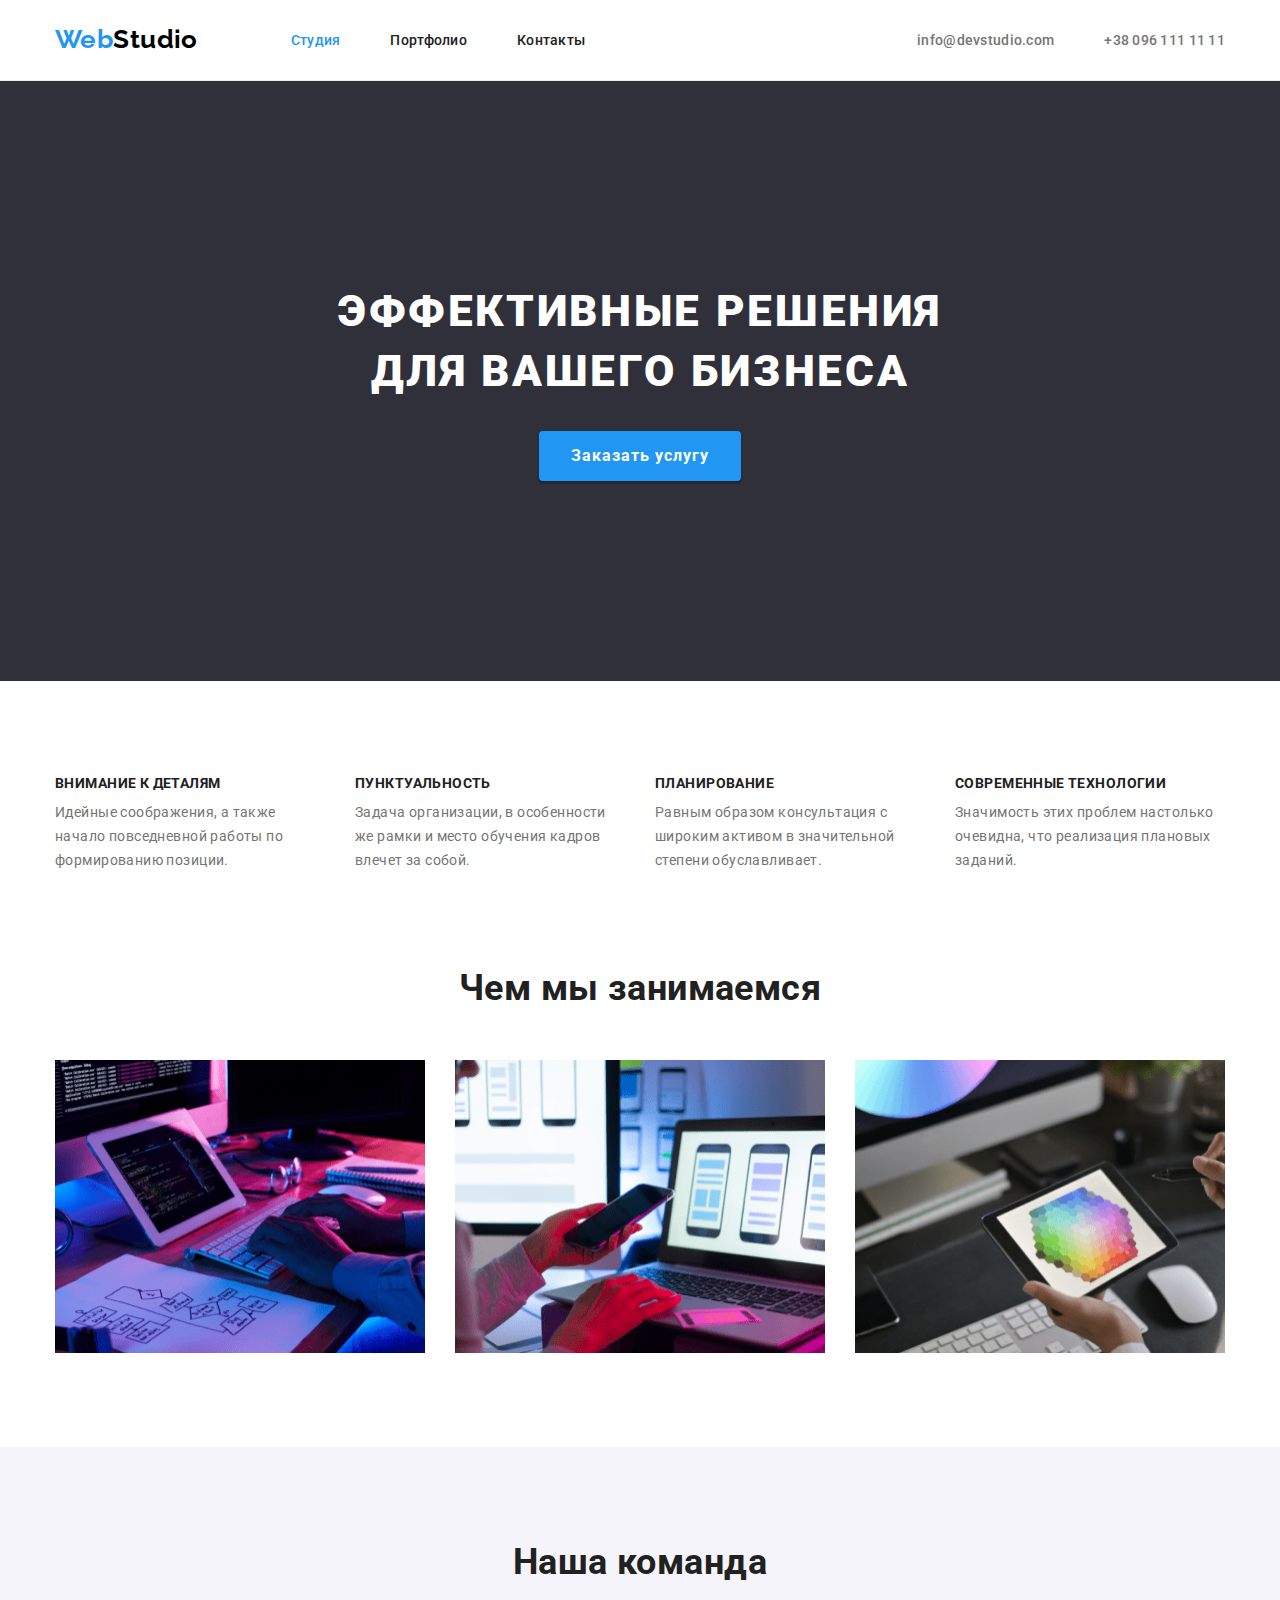
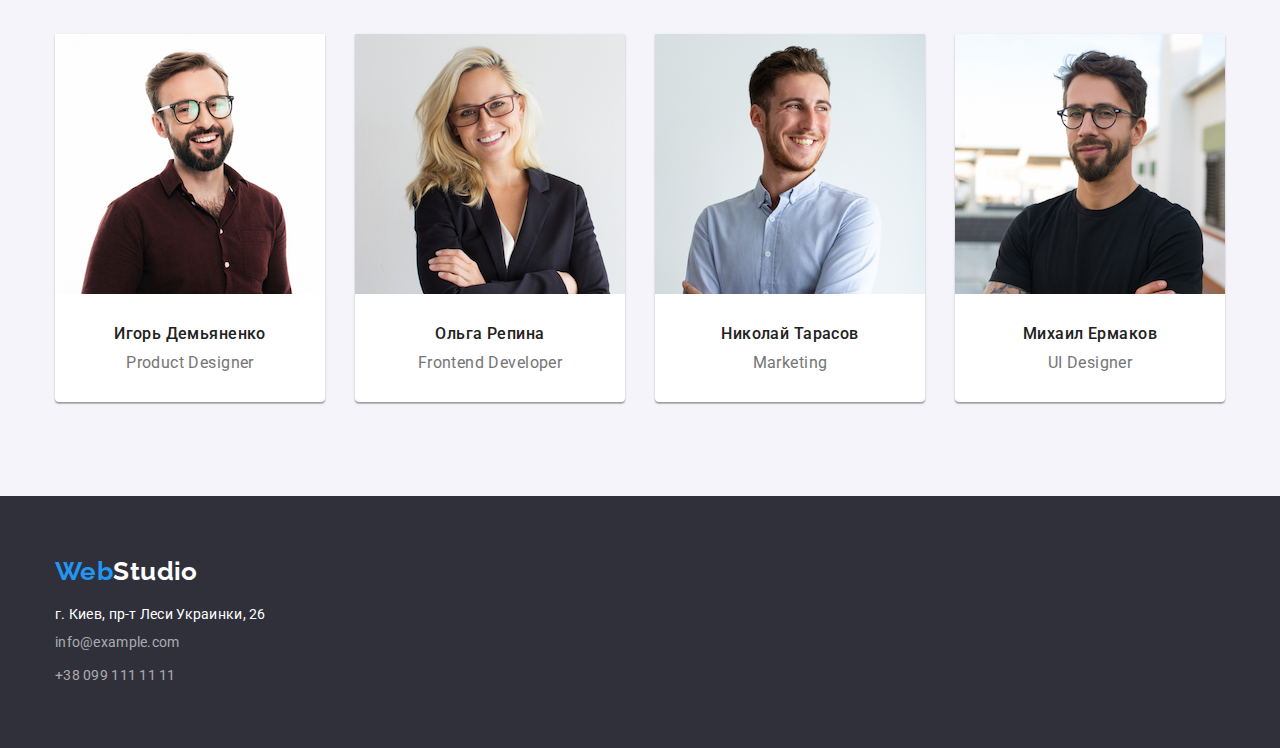
==== index.html @ 4be6ad68 "Исходные данные" ====
<!DOCTYPE html>
<html lang="ru">
  <head>
    <meta charset="UTF-8" />
    <meta http-equiv="X-UA-Compatible" content="IE=edge" />
    <meta name="viewport" content="width=device-width, initial-scale=1.0" />
    <link rel="preconnect" href="https://fonts.gstatic.com" />
    <link
      href="https://fonts.googleapis.com/css2?family=Raleway:wght@700&family=Roboto:wght@400;500;700;900&display=swap"
      rel="stylesheet"
    />
    <link
      rel="stylesheet"
      href="https://cdnjs.cloudflare.com/ajax/libs/modern-normalize/1.0.0/modern-normalize.min.css"
    />
    <link rel="stylesheet" href="./css/styles.css" />
    <title>WebStudio</title>
  </head>
  <body>
    <header class="header-page">
      <div class="header-box container">
        <!-- Навигация по сайту -->
        <nav>
          <div class="nav-box">
            <a href="./" class="logo-link"><span>Web</span>Studio</a>
            <ul class="nav-list list">
              <li class="item">
                <a class="link active" href="./">Студия</a>
              </li>
              <li class="item">
                <a class="link" href="./portfolio.html">Портфолио</a>
              </li>
              <li class="item">
                <a class="link" href="#contact">Контакты</a>
              </li>
            </ul>
          </div>
        </nav>
        <!-- список контактов -->
        <ul class="contact-list list">
          <li class="item">
            <a class="link" href="mailto:info@devstudio.com"
              >info@devstudio.com</a
            >
          </li>
          <li class="item">
            <a class="link tel-link" href="tel:+380961111111"
              >+38 096 111 11 11</a
            >
          </li>
        </ul>
      </div>
    </header>
    <main>
      <!-- Секция Hero -->
      <section class="hero-box">
        <div class="container">
          <h1 class="title">Эффективные решения<br />для вашего бизнеса</h1>
          <button class="btn hero-btn active" type="button">
            Заказать услугу
          </button>
        </div>
      </section>

      <!-- Особенности компании -->
      <section class="features-box">
        <div class="container">
          <h2 class="title hidden-title">Особенности</h2>
          <ul class="list features-list">
            <li class="item">
              <div class="features-content">
                <h3 class="title">Внимание к деталям</h3>
                <p class="text">
                  Идейные соображения, а также начало повседневной работы по
                  формированию позиции.
                </p>
              </div>
            </li>

            <li class="item">
              <div class="features-content">
                <h3 class="title">Пунктуальность</h3>
                <p class="text">
                  Задача организации, в особенности же рамки и место обучения
                  кадров влечет за собой.
                </p>
              </div>
            </li>

            <li class="item">
              <div class="features-content">
                <h3 class="title">Планирование</h3>
                <p class="text">
                  Равным образом консультация с широким активом в значительной
                  степени обуславливает.
                </p>
              </div>
            </li>

            <li class="item">
              <div class="features-content">
                <h3 class="title">Современные технологии</h3>
                <p class="text">
                  Значимость этих проблем настолько очевидна, что реализация
                  плановых заданий.
                </p>
              </div>
            </li>
          </ul>
        </div>
      </section>

      <!-- Чем мы занимаемся -->
      <section class="doing-box">
        <div class="container">
          <h2 class="title">Чем мы занимаемся</h2>

          <!-- Список изображений -->
          <ul class="list doing-list">
            <li class="item">
              <div class="card-thumb">
                <img
                  src="./images/box1.png"
                  alt="дисплей планшета с набранным кодом, рядом на столе лист со схематическим изображением алгоритма и клавиатура, на которой печатает человек (видны только запястья)."
                  width="370"
                />
              </div>
            </li>

            <li class="item">
              <div class="card-thumb">
                <img
                  src="./images/box2.png"
                  alt="включенный ноутбук и руки женщины со сматрфоном над его клавиатурой. На экране ноутбука изображено 3 смартфона с изображениями разных дизайнов сайтов на их экранах."
                  width="370"
                />
              </div>
            </li>

            <li class="item">
              <div class="card-thumb">
                <img
                  src="./images/box3.png"
                  alt="планшет в руках женщины, на котором видна шестигранная палитра дизайнера для выброа цветов."
                  width="370"
                />
              </div>
            </li>
          </ul>
        </div>
      </section>

      <!-- Список карточек сотрудников с фото, ФИО, должностью -->
      <section class="team-box">
        <div class="container">
          <h2 class="title">Наша команда</h2>

          <ul class="list team-list">
            <!-- 1 Карточка -->
            <li class="team-card">
              <div class="card-thumb">
                <img
                  src="./images/img1.jpg"
                  alt="мужчина, шатен, с бородой в коричневой рубашке, смеется, в очках."
                />
              </div>

              <div class="team-card-content">
                <h3 class="title">Игорь Демьяненко</h3>
                <p class="text">Product Designer</p>
              </div>
            </li>

            <!-- 2 Карточка -->
            <li class="team-card">
              <div class="card-thumb">
                <img
                  src="./images/img2.jpg"
                  alt="женщина, блондинка, в деловом костюме, руки скрестила на груди, улыбается, в очках."
                />
              </div>

              <div class="team-card-content">
                <h3 class="title">Ольга Репина</h3>
                <p class="text">Frontend Developer</p>
              </div>
            </li>

            <!-- 3 Карточка -->
            <li class="team-card">
              <div class="card-thumb">
                <img
                  src="./images/img3.jpg"
                  alt="мужчина, темно-русый, в светлой рубашке, руки скрестил на гругди, с легкой бородкой, улыбается"
                />
              </div>

              <div class="team-card-content">
                <h3 class="title">Николай Тарасов</h3>
                <p class="text">Marketing</p>
              </div>
            </li>

            <!-- 4 Карточка -->
            <li class="team-card">
              <div class="card-thumb">
                <img
                  src="./images/img4.jpg"
                  alt="мужчина, брюнет, с бородой, в черной футболке, в очках, руки скрестил на груди, слегка улыбается."
                />
              </div>

              <div class="team-card-content">
                <h3 class="title">Михаил Ермаков</h3>
                <p class="text">UI Designer</p>
              </div>
            </li>
          </ul>
        </div>
      </section>
    </main>
    <footer class="footer-page" id="contact">
      <div class="footer-box container">
        <a href="./" class="logo-link"><span>Web</span>Studio</a>
        <!-- список контактов (подвал) -->
        <address>
          <!-- Ссылка на гуглкарту -->
          <ul class="list address-list">
            <li class="item">
              <a
                class="address-link link"
                href="https://goo.gl/maps/zS1xnshHH64RWqHC6"
                target="_blank"
                >г. Киев, пр-т Леси Украинки, 26</a
              >
            </li>

            <li class="item">
              <a class="link footer-link" href="mailto:">info@example.com</a>
            </li>

            <li class="item">
              <a class="link footer-link" href="tel:+380991111111"
                >+38 099 111 11 11</a
              >
            </li>
          </ul>
        </address>
      </div>
    </footer>
  </body>
</html>
---- css/styles.css ----
/*  палитра цветов и переменные */
:root {
  --font-family-site: "Roboto", sans-serif;
  --font-weight-regular: 400;
  --font-weight-medium: 500;
  --font-weight-bold: 700;
  --font-weight-black: 900;

  --text-color: #212121;
  --text-color-transparent: rgba(255, 255, 255, 0.6);
  --text-light-color: #ffffff;
  --text-muted-color: #757575;

  --accent-color: #2196f3;

  --background-prime-color: #ffffff;
  --background-secondary-color: #2f303a;
  --backgrount-third-color: #f5f4fa;

  --project-card-border: 1px solid #eee;

  /* интервал между элементами в сетках */
  --gap: 30px;
  --features-card-gap: var(--gap);
  --doing-card-gap: var(--gap);
  --team-card-gap: var(--gap);
  --project-card-gap: var(--gap);

  --card-team-shawow: 0px 1px 3px rgba(0, 0, 0, 0.12),
    0px 1px 1px rgba(0, 0, 0, 0.14), 0px 2px 1px rgba(0, 0, 0, 0.2);
}

/* Исходные параметры для всего контента */
body {
  font-family: var(--font-family-site);
  font-size: 14px;
  line-height: 1.143;
  letter-spacing: 0.03em;
  font-weight: var(--font-weight-regular);
  color: var(--text-color);
}

/* ссылки на страничках */
.link {
  text-decoration: none;
  letter-spacing: 0.02em;
}

/* кнопки на страничках */
.btn {
  font-family: var(--font-family-site);
  border: 0;
  color: var(--text-color);
  background-color: var(--backgrount-third-color);
  border-radius: 4px;
  letter-spacing: 0.03em;
}

/*кнопка - активная, при наведении курсора, фокусе */
.btn.active,
.btn:hover,
.btn:focus {
  cursor: pointer;
  outline: none;
  color: var(--text-light-color);
  background-color: var(--accent-color);
  box-shadow: 0px 3px 1px rgba(0, 0, 0, 0.1), 0px 1px 2px rgba(0, 0, 0, 0.08),
    0px 2px 2px rgba(0, 0, 0, 0.12);
}

/* заголовки */
.title {
  margin-top: 0;
  margin-bottom: 0;
}

/* скрытые заголовки сайта */
/* ! временный костыль */
.hidden-title {
  display: none;
}

/* общий стиль для параграфов */
.text {
  margin-top: 0;
  margin-bottom: 0;
}

/* общий стиль списков в шапке и секциях сайта */
.list {
  margin-top: 0;
  margin-bottom: 0;
  padding-left: 0;
  list-style-type: none;
}

/* логотип */
.logo-link {
  --logo-dark-color: #000000;
  --logo-light-color: #ffffff;
  --logo-accent-color: var(--accent-color);
  padding-top: 24px;
  padding-bottom: 25px;
  font-family: "Raleway", sans-serif;
  font-weight: var(--font-weight-bold);
  font-size: 26px;
  text-decoration: none;
  line-height: 1.174;
  color: var(--logo-dark-color);
}

/* стилизация первого слова в логотипе */
.logo-link > span {
  color: var(--logo-accent-color);
}

/* общий контейнер для всех разделов и секций */
.container {
  width: 1200px;
  margin: 0 auto;
  padding: 0 15px;
}

/* header */
.header-page {
  border-bottom: 1px solid #ececec;
}

/* контейнер для содержимого шапки */
.header-box {
  display: flex;
}

/* навигация - контейнер*/
.nav-box {
  display: flex;
}

/* список навигационных ссылок */
.nav-list {
  margin-left: 93px;
  display: flex;
}

/* ссылки навигации по сайту */
.nav-list .link,
.contact-list .link {
  margin-left: auto;
  padding: 32px 0;
  display: flex;
  font-weight: var(--font-weight-medium);
  color: var(--text-color);
}

/* список ссылок с контактами */
.contact-list {
  margin-left: auto;
  display: flex;
}

/* ссылки контактов в шапке */
.contact-list .link {
  color: var(--text-muted-color);
}

/* расстояние между ссылками в шапке */
.nav-list .item:not(:first-child),
.contact-list .item:not(:first-child) {
  margin-left: 50px;
}

/* убрал нижний зазор во всех сприсках с картинками */
.card-thumb > img {
  max-width: 100%;
  height: auto;
  display: block;
  /* 
  будет сдвигать картинку в ценрт, если 
  она окажется меньше ширины карточки 
  */
  margin: auto;
}

/* footer */
.footer-page {
  padding-top: 60px;
  padding-bottom: 60px;
  background-color: var(--background-secondary-color);
}

/* стилизация логотипа в подвале */
.footer-box .logo-link {
  padding-top: 0;
  padding-bottom: 0;
  color: var(--logo-light-color);
}

/* адресный список ссылок*/
.address-list {
  margin-top: 20px;
  font-style: normal;
}

/* отступы между элементами списка ссылок*/
.address-list .item:not(:first-child) {
  margin-top: 9px;
}

/* оформление ссылок в футере */
.footer-link {
  line-height: 1.714;
  color: var(--text-color-transparent);
}

/* цвет строки-ссылки с почтовым адресом */
.address-link {
  color: var(--text-light-color);
}

/* 
акцент при 
наведении/фокусе на ссылке 
а также 
активная ссылка странички 
*/
.link:hover,
.link:focus,
.link.active {
  color: var(--accent-color);
}

/* index.html */
/* герой */
.hero-box {
  padding: 200px 0;
  background-color: var(--background-secondary-color);
}

/* заголовок секции hero */
.hero-box .title {
  margin-bottom: 30px;
  font-weight: var(--font-weight-black);
  font-size: 44px;
  line-height: 1.364;
  letter-spacing: 0.06em;
  text-align: center;
  text-transform: uppercase;
  color: var(--text-light-color);
}

/* кнопка перехода к заказу в секции hero */
.hero-btn {
  margin: 0 auto;
  padding: 10px 32px;
  display: block;
  font-weight: var(--font-weight-bold);
  font-size: 16px;
  line-height: 1.875;
  letter-spacing: 0.06em;
}

/* секция особенности */
.features-box {
  padding: 94px 0;
}

/* список особенностей */
.features-list {
  display: flex;
  flex-wrap: wrap;
  margin-left: calc(-1 * var(--features-card-gap));
}

.features-list > .item {
  display: flex;
  margin-left: var(--features-card-gap);
  flex-basis: calc(100% / 4 - var(--features-card-gap));
}

/* заголовки в списках особенностей */
.features-list .title {
  margin-bottom: 10px;
  text-transform: uppercase;
  font-size: 14px;
  line-height: 1.172;
  font-weight: var(--font-weight-bold);
}

/* параграфы в списках особенностей */
.features-list .text {
  margin-bottom: 0;
  line-height: 1.714;
  color: var(--text-muted-color);
}

/* Секция Чем мы занимаемся */
.doing-box {
  padding: 0 0 94px;
}

/* заголовок секции */
.doing-box .title {
  margin-bottom: 50px;
  text-align: center;
  font-weight: var(--font-weight-bold);
  font-size: 36px;
  line-height: 1.17;
}

/* фото примеров */
.doing-list {
  display: flex;
  flex-wrap: wrap;
  margin-left: calc(-1 * var(--doing-card-gap));
}

.doing-list > .item {
  flex-basis: calc(100% / 3 - var(--doing-card-gap));
  margin-left: var(--doing-card-gap);
}

/* Секция наша команда */
.team-box {
  padding: 94px 0;
  background-color: var(--backgrount-third-color);
}

/* заголовок секции наша команда */
.team-box .title {
  margin-bottom: 50px;
  text-align: center;
  font-weight: var(--font-weight-bold);
  font-size: 36px;
  line-height: 1.172;
}

/* список карточек сотрудников */
.team-list {
  display: flex;
  flex-wrap: wrap;
  margin-left: calc(-1 * var(--team-card-gap));
}

/* карточка сотрудника команды */
.team-card {
  margin-left: var(--team-card-gap);
  flex-basis: calc(100% / 4 - var(--team-card-gap));
  background-color: var(--background-prime-color);
  box-shadow: var(--card-team-shawow);
  border-bottom-left-radius: 4px;
  border-bottom-right-radius: 4px;
}

/* описание сотрудника команды*/
.team-card-content {
  padding: 30px;
}

/* фамилия, имя сотрудника */
.team-card .title {
  margin-bottom: 10px;
  text-align: center;
  font-weight: var(--font-weight-medium);
  font-size: 16px;
  line-height: 1.188;
}

/* должность стотрудинка */
.team-card .text {
  text-align: center;
  font-size: 16px;
  line-height: 1.188;
  color: var(--text-muted-color);
}

/* portfolio.html */
.portfolio-box {
  padding: 94px 0;
}

/* список кнопок-фильтров */
.filters-list {
  margin-bottom: 50px;
  display: flex;
  justify-content: center;
}

/* кнопка фильтра */
.filters-btn {
  padding: 6px 22px;
  font-size: 16px;
  font-weight: var(--font-weight-medium);
  line-height: 1.625;
}

/* интервалы между кнопками фильтра */
.btn-item:not(:first-child) {
  margin-left: 8px;
}

/* список проектов*/
.project-list {
  margin-top: calc(-1 * var(--project-card-gap));
  margin-left: calc(-1 * var(--project-card-gap));
  display: flex;
  flex-wrap: wrap;
  background-color: var(--background-prime-color);
}

/* отступы между карточками - сетка */
.project-card {
  margin-top: var(--project-card-gap);
  margin-left: var(--project-card-gap);
  flex-basis: calc(100% / 3 - var(--project-card-gap));
}

/* блок с описание проекта */
.project-card-content {
  padding: 20px 24px;
  border-left: var(--project-card-border);
  border-right: var(--project-card-border);
  border-bottom: var(--project-card-border);
}

/* заголовок проекта */
.project-card .title {
  margin-bottom: 4px;
  font-weight: var(--font-weight-bold);
  font-size: 18px;
  line-height: 2;
  letter-spacing: 0.06em;
}

/* описание проекта */
.project-card .text {
  font-size: 16px;
  line-height: 1.875;
  color: var(--text-muted-color);
}
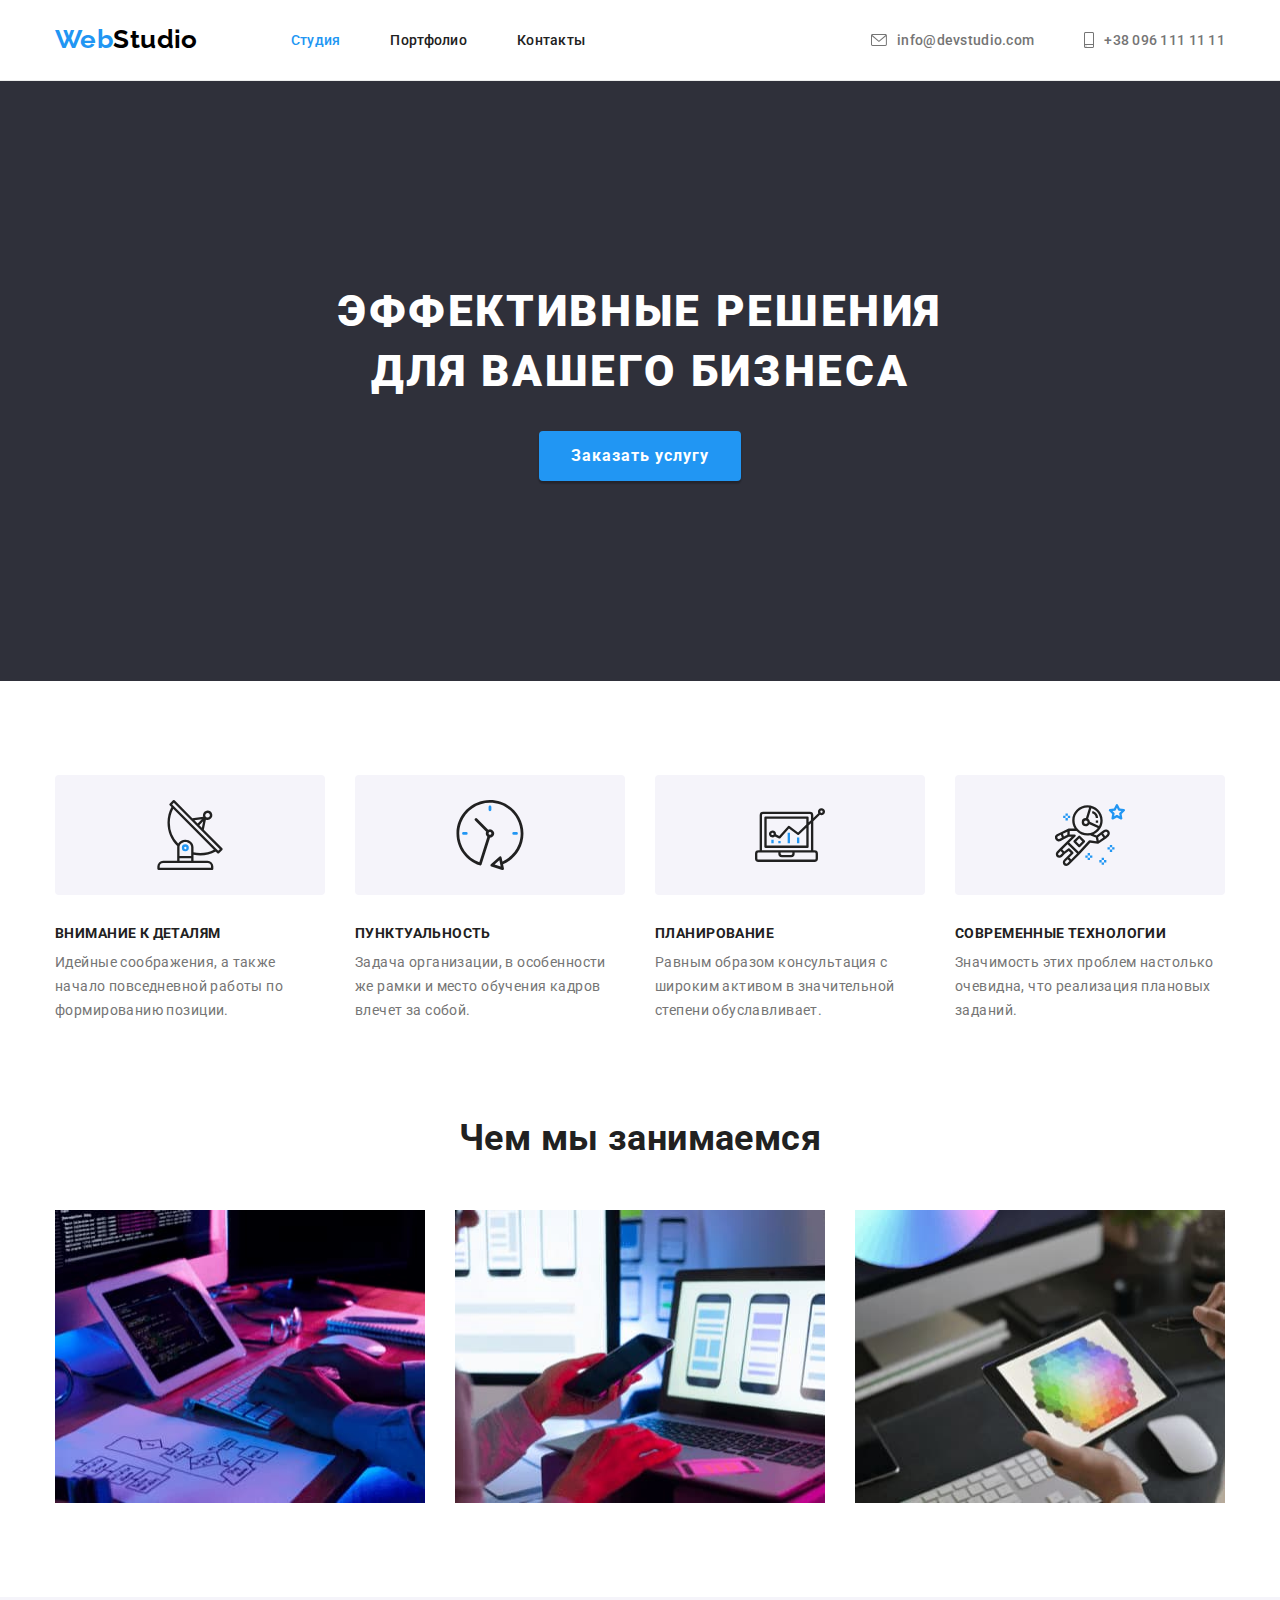
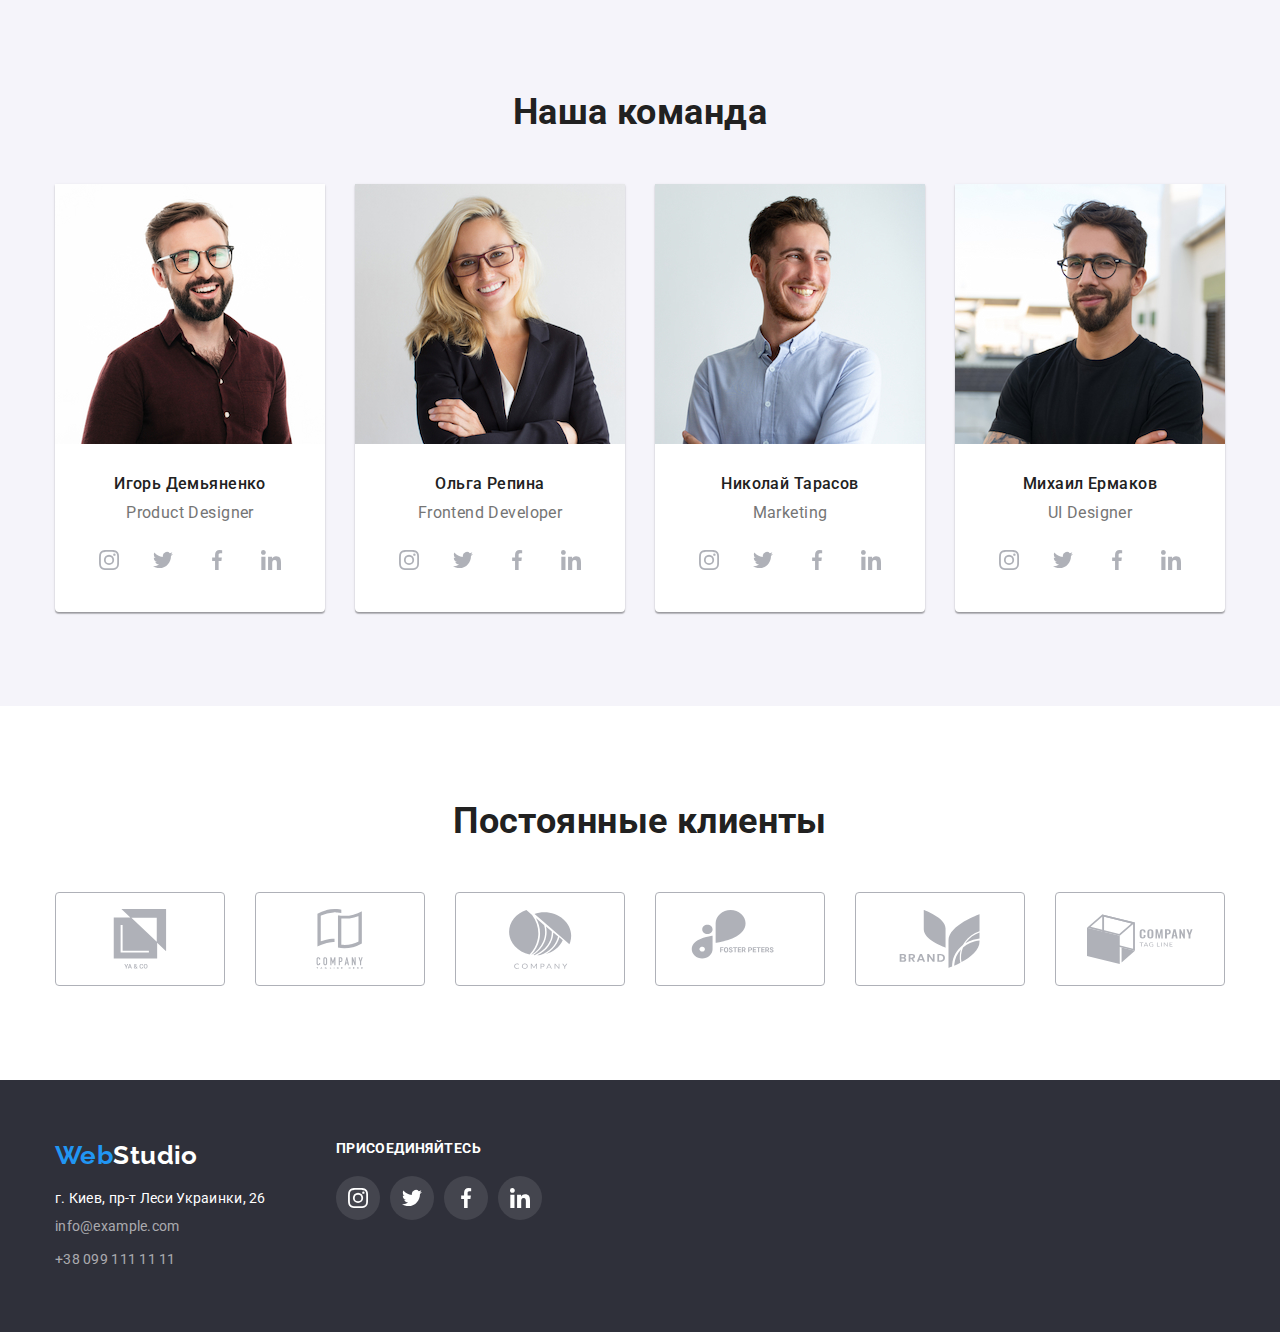
==== commit d2a64f3e: "разметка по ТЗ" ====
--- a/index.html
+++ b/index.html
@@ -25,7 +25,7 @@
             <a href="./" class="logo-link"><span>Web</span>Studio</a>
             <ul class="nav-list list">
               <li class="item">
-                <a class="link active" href="./">Студия</a>
+                <a class="link active" href="./"> Студия</a>
               </li>
               <li class="item">
                 <a class="link" href="./portfolio.html">Портфолио</a>
@@ -38,14 +38,19 @@
         </nav>
         <!-- список контактов -->
         <ul class="contact-list list">
-          <li class="item">
-            <a class="link" href="mailto:info@devstudio.com"
+          <li class="item contact-item">
+            <a class="link envelope-link" href="mailto:info@devstudio.com"
+              ><svg class="icon" width="16" height="12">
+                <use href="./images/sprite.svg#icon-envelope"></use></svg
               >info@devstudio.com</a
             >
           </li>
-          <li class="item">
+          <li class="item contact-item">
             <a class="link tel-link" href="tel:+380961111111"
-              >+38 096 111 11 11</a
+              ><svg class="icon" width="10" height="16">
+                <use href="./images/sprite.svg#icon-smartphone" />
+              </svg>
+              +38 096 111 11 11</a
             >
           </li>
         </ul>
@@ -53,9 +58,9 @@
     </header>
     <main>
       <!-- Секция Hero -->
-      <section class="hero-box">
+      <section class="section hero-box">
         <div class="container">
-          <h1 class="title">Эффективные решения<br />для вашего бизнеса</h1>
+          <h1 class="title">Эффективные решения для вашего бизнеса</h1>
           <button class="btn hero-btn active" type="button">
             Заказать услугу
           </button>
@@ -63,12 +68,17 @@
       </section>
 
       <!-- Особенности компании -->
-      <section class="features-box">
+      <section class="section features-box">
         <div class="container">
           <h2 class="title hidden-title">Особенности</h2>
           <ul class="list features-list">
             <li class="item">
               <div class="features-content">
+                <div class="features-icon-box">
+                  <svg class="icon-features" width="70" height="70">
+                    <use href="./images/sprite.svg#icon-antenna" />
+                  </svg>
+                </div>
                 <h3 class="title">Внимание к деталям</h3>
                 <p class="text">
                   Идейные соображения, а также начало повседневной работы по
@@ -79,6 +89,11 @@
 
             <li class="item">
               <div class="features-content">
+                <div class="features-icon-box">
+                  <svg class="icon-features" width="70" height="70">
+                    <use href="./images/sprite.svg#icon-clock" />
+                  </svg>
+                </div>
                 <h3 class="title">Пунктуальность</h3>
                 <p class="text">
                   Задача организации, в особенности же рамки и место обучения
@@ -89,6 +104,11 @@
 
             <li class="item">
               <div class="features-content">
+                <div class="features-icon-box">
+                  <svg class="icon-features" width="70" height="70">
+                    <use href="./images/sprite.svg#icon-diagram" />
+                  </svg>
+                </div>
                 <h3 class="title">Планирование</h3>
                 <p class="text">
                   Равным образом консультация с широким активом в значительной
@@ -99,6 +119,11 @@
 
             <li class="item">
               <div class="features-content">
+                <div class="features-icon-box">
+                  <svg class="icon-features" width="70" height="70">
+                    <use href="./images/sprite.svg#icon-astronaut" />
+                  </svg>
+                </div>
                 <h3 class="title">Современные технологии</h3>
                 <p class="text">
                   Значимость этих проблем настолько очевидна, что реализация
@@ -111,16 +136,16 @@
       </section>
 
       <!-- Чем мы занимаемся -->
-      <section class="doing-box">
+      <section class="section doing-box">
         <div class="container">
-          <h2 class="title">Чем мы занимаемся</h2>
+          <h2 class="title title-section">Чем мы занимаемся</h2>
 
           <!-- Список изображений -->
           <ul class="list doing-list">
             <li class="item">
               <div class="card-thumb">
                 <img
-                  src="./images/box1.png"
+                  src="./images/box1.jpg"
                   alt="дисплей планшета с набранным кодом, рядом на столе лист со схематическим изображением алгоритма и клавиатура, на которой печатает человек (видны только запястья)."
                   width="370"
                 />
@@ -130,7 +155,7 @@
             <li class="item">
               <div class="card-thumb">
                 <img
-                  src="./images/box2.png"
+                  src="./images/box2.jpg"
                   alt="включенный ноутбук и руки женщины со сматрфоном над его клавиатурой. На экране ноутбука изображено 3 смартфона с изображениями разных дизайнов сайтов на их экранах."
                   width="370"
                 />
@@ -140,7 +165,7 @@
             <li class="item">
               <div class="card-thumb">
                 <img
-                  src="./images/box3.png"
+                  src="./images/box3.jpg"
                   alt="планшет в руках женщины, на котором видна шестигранная палитра дизайнера для выброа цветов."
                   width="370"
                 />
@@ -151,9 +176,9 @@
       </section>
 
       <!-- Список карточек сотрудников с фото, ФИО, должностью -->
-      <section class="team-box">
+      <section class="section team-box">
         <div class="container">
-          <h2 class="title">Наша команда</h2>
+          <h2 class="title title-section">Наша команда</h2>
 
           <ul class="list team-list">
             <!-- 1 Карточка -->
@@ -168,6 +193,35 @@
               <div class="team-card-content">
                 <h3 class="title">Игорь Демьяненко</h3>
                 <p class="text">Product Designer</p>
+                <ul class="list team-social-list">
+                  <li>
+                    <a class="link social-link team-social-link" href="#"
+                      ><svg class="social-icon-team" width="20" height="20">
+                        <use href="./images/sprite.svg#icon-instagram" /></svg
+                    ></a>
+                  </li>
+
+                  <li>
+                    <a class="link social-link team-social-link" href="#"
+                      ><svg class="social-icon-team" width="20" height="20">
+                        <use href="./images/sprite.svg#icon-twitter" /></svg
+                    ></a>
+                  </li>
+
+                  <li>
+                    <a class="link social-link team-social-link" href="#"
+                      ><svg class="social-icon-team" width="20" height="20">
+                        <use href="./images/sprite.svg#icon-facebook" /></svg
+                    ></a>
+                  </li>
+
+                  <li>
+                    <a class="link social-link team-social-link" href="#"
+                      ><svg class="social-icon-team" width="20" height="20">
+                        <use href="./images/sprite.svg#icon-linkedin" /></svg
+                    ></a>
+                  </li>
+                </ul>
               </div>
             </li>
 
@@ -183,6 +237,35 @@
               <div class="team-card-content">
                 <h3 class="title">Ольга Репина</h3>
                 <p class="text">Frontend Developer</p>
+                <ul class="list team-social-list">
+                  <li>
+                    <a class="link social-link team-social-link" href="#"
+                      ><svg class="social-icon-team" width="20" height="20">
+                        <use href="./images/sprite.svg#icon-instagram" /></svg
+                    ></a>
+                  </li>
+
+                  <li>
+                    <a class="link social-link team-social-link" href="#"
+                      ><svg class="social-icon-team" width="20" height="20">
+                        <use href="./images/sprite.svg#icon-twitter" /></svg
+                    ></a>
+                  </li>
+
+                  <li>
+                    <a class="link social-link team-social-link" href="#"
+                      ><svg class="social-icon-team" width="20" height="20">
+                        <use href="./images/sprite.svg#icon-facebook" /></svg
+                    ></a>
+                  </li>
+
+                  <li>
+                    <a class="link social-link team-social-link" href="#"
+                      ><svg class="social-icon-team" width="20" height="20">
+                        <use href="./images/sprite.svg#icon-linkedin" /></svg
+                    ></a>
+                  </li>
+                </ul>
               </div>
             </li>
 
@@ -198,6 +281,35 @@
               <div class="team-card-content">
                 <h3 class="title">Николай Тарасов</h3>
                 <p class="text">Marketing</p>
+                <ul class="list team-social-list">
+                  <li>
+                    <a class="link social-link team-social-link" href="#"
+                      ><svg class="social-icon-team" width="20" height="20">
+                        <use href="./images/sprite.svg#icon-instagram" /></svg
+                    ></a>
+                  </li>
+
+                  <li>
+                    <a class="link social-link team-social-link" href="#"
+                      ><svg class="social-icon-team" width="20" height="20">
+                        <use href="./images/sprite.svg#icon-twitter" /></svg
+                    ></a>
+                  </li>
+
+                  <li>
+                    <a class="link social-link team-social-link" href="#"
+                      ><svg class="social-icon-team" width="20" height="20">
+                        <use href="./images/sprite.svg#icon-facebook" /></svg
+                    ></a>
+                  </li>
+
+                  <li>
+                    <a class="link social-link team-social-link" href="#"
+                      ><svg class="social-icon-team" width="20" height="20">
+                        <use href="./images/sprite.svg#icon-linkedin" /></svg
+                    ></a>
+                  </li>
+                </ul>
               </div>
             </li>
 
@@ -213,39 +325,154 @@
               <div class="team-card-content">
                 <h3 class="title">Михаил Ермаков</h3>
                 <p class="text">UI Designer</p>
-              </div>
+                <ul class="list team-social-list">
+                  <li>
+                    <a class="link social-link team-social-link" href="#"
+                      ><svg class="social-icon-team" width="20" height="20">
+                        <use href="./images/sprite.svg#icon-instagram" /></svg
+                    ></a>
+                  </li>
+
+                  <li>
+                    <a class="link social-link team-social-link" href="#"
+                      ><svg class="social-icon-team" width="20" height="20">
+                        <use href="./images/sprite.svg#icon-twitter" /></svg
+                    ></a>
+                  </li>
+
+                  <li>
+                    <a class="link social-link team-social-link" href="#"
+                      ><svg class="social-icon-team" width="20" height="20">
+                        <use href="./images/sprite.svg#icon-facebook" /></svg
+                    ></a>
+                  </li>
+
+                  <li>
+                    <a class="link social-link team-social-link" href="#"
+                      ><svg class="social-icon-team" width="20" height="20">
+                        <use href="./images/sprite.svg#icon-linkedin" /></svg
+                    ></a>
+                  </li>
+                </ul>
+              </div>
+            </li>
+          </ul>
+        </div>
+      </section>
+
+      <!-- список клиентов -->
+      <section class="section">
+        <div class="container">
+          <h2 class="title title-section">Постоянные клиенты</h2>
+          <ul class="list clients-list">
+            <li class="item">
+              <a class="link client-link" href="#">
+                <svg class="icon-client" width="106" height="60">
+                  <use href="./images/sprite.svg#icon-group1"></use>
+                </svg>
+              </a>
+            </li>
+            <li class="item">
+              <a class="link client-link" href="#">
+                <svg class="icon-client" width="106" height="60">
+                  <use href="./images/sprite.svg#icon-group2"></use>
+                </svg>
+              </a>
+            </li>
+            <li class="item">
+              <a class="link client-link" href="#">
+                <svg class="icon-client" width="106" height="60">
+                  <use href="./images/sprite.svg#icon-group3"></use>
+                </svg>
+              </a>
+            </li>
+            <li class="item">
+              <a class="link client-link" href="#">
+                <svg class="icon-client" width="106" height="60">
+                  <use href="./images/sprite.svg#icon-group4"></use>
+                </svg>
+              </a>
+            </li>
+            <li class="item">
+              <a class="link client-link" href="#">
+                <svg class="icon-client" width="106" height="60">
+                  <use href="./images/sprite.svg#icon-group5"></use>
+                </svg>
+              </a>
+            </li>
+            <li class="item">
+              <a class="link client-link" href="#">
+                <svg class="icon-client" width="106" height="60">
+                  <use href="./images/sprite.svg#icon-group6"></use>
+                </svg>
+              </a>
             </li>
           </ul>
         </div>
       </section>
     </main>
-    <footer class="footer-page" id="contact">
-      <div class="footer-box container">
-        <a href="./" class="logo-link"><span>Web</span>Studio</a>
-        <!-- список контактов (подвал) -->
-        <address>
-          <!-- Ссылка на гуглкарту -->
-          <ul class="list address-list">
-            <li class="item">
-              <a
-                class="address-link link"
-                href="https://goo.gl/maps/zS1xnshHH64RWqHC6"
-                target="_blank"
-                >г. Киев, пр-т Леси Украинки, 26</a
-              >
-            </li>
-
-            <li class="item">
-              <a class="link footer-link" href="mailto:">info@example.com</a>
-            </li>
-
-            <li class="item">
-              <a class="link footer-link" href="tel:+380991111111"
-                >+38 099 111 11 11</a
-              >
+    <footer class="section footer-page" id="contact">
+      <div class="container footer-box">
+        <div class="contacts">
+          <a href="./" class="logo-link"><span>Web</span>Studio</a>
+          <!-- список контактов (подвал) -->
+          <address>
+            <!-- Ссылка на гуглкарту -->
+            <ul class="list address-list">
+              <li class="item">
+                <a
+                  class="address-link link"
+                  href="https://goo.gl/maps/zS1xnshHH64RWqHC6"
+                  target="_blank"
+                  >г. Киев, пр-т Леси Украинки, 26</a
+                >
+              </li>
+
+              <li class="item">
+                <a class="link footer-link" href="mailto:">info@example.com</a>
+              </li>
+
+              <li class="item">
+                <a class="link footer-link" href="tel:+380991111111"
+                  >+38 099 111 11 11</a
+                >
+              </li>
+            </ul>
+          </address>
+        </div>
+
+        <div class="footer-social">
+          <h3 class="title">Присоединяйтесь</h3>
+          <ul class="list footer-social-list">
+            <li class="social-list-item">
+              <a class="link social-link footer-social-link" href="#"
+                ><svg class="footer-social-icon" width="20" height="20">
+                  <use href="./images/sprite.svg#icon-instagram" /></svg
+              ></a>
+            </li>
+
+            <li class="social-list-item">
+              <a class="link social-link footer-social-link" href="#"
+                ><svg class="footer-social-icon" width="20" height="20">
+                  <use href="./images/sprite.svg#icon-twitter" /></svg
+              ></a>
+            </li>
+
+            <li class="social-list-item">
+              <a class="link social-link footer-social-link" href="#"
+                ><svg class="footer-social-icon" width="20" height="20">
+                  <use href="./images/sprite.svg#icon-facebook" /></svg
+              ></a>
+            </li>
+
+            <li class="social-list-item">
+              <a class="link social-link footer-social-link" href="#"
+                ><svg class="footer-social-icon" width="20" height="20">
+                  <use href="./images/sprite.svg#icon-linkedin" /></svg
+              ></a>
             </li>
           </ul>
-        </address>
+        </div>
       </div>
     </footer>
   </body>
--- a/css/styles.css
+++ b/css/styles.css
@@ -1,5 +1,8 @@
 /*  палитра цветов и переменные */
 :root {
+  --max-width-site: 1600px;
+  --max-width-container: 1200px;
+
   --font-family-site: "Roboto", sans-serif;
   --font-weight-regular: 400;
   --font-weight-medium: 500;
@@ -13,10 +16,13 @@
 
   --accent-color: #2196f3;
 
+  --icon-color: #afb1b8;
+
   --background-prime-color: #ffffff;
   --background-secondary-color: #2f303a;
   --backgrount-third-color: #f5f4fa;
 
+  --border-radius: 4px;
   --project-card-border: 1px solid #eee;
 
   /* интервал между элементами в сетках */
@@ -42,6 +48,7 @@
 
 /* ссылки на страничках */
 .link {
+  color: inherit;
   text-decoration: none;
   letter-spacing: 0.02em;
 }
@@ -52,7 +59,7 @@
   border: 0;
   color: var(--text-color);
   background-color: var(--backgrount-third-color);
-  border-radius: 4px;
+  border-radius: var(--border-radius);
   letter-spacing: 0.03em;
 }
 
@@ -74,10 +81,20 @@
   margin-bottom: 0;
 }
 
+/* заголовок секции */
+.title-section {
+  margin-bottom: 50px;
+  text-align: center;
+  font-weight: var(--font-weight-bold);
+  font-size: 36px;
+  line-height: 1.17;
+}
+
 /* скрытые заголовки сайта */
 /* ! временный костыль */
 .hidden-title {
-  display: none;
+  font-size: 0;
+  line-height: 0;
 }
 
 /* общий стиль для параграфов */
@@ -94,11 +111,20 @@
   list-style-type: none;
 }
 
+/* ссылки на социальные сети */
+/* ссылка на социальную сеть сотрудника */
+.social-link {
+  width: 44px;
+  height: 44px;
+  display: inline-flex;
+  align-items: center;
+  justify-content: center;
+  border-radius: 50%;
+}
+
 /* логотип */
 .logo-link {
-  --logo-dark-color: #000000;
-  --logo-light-color: #ffffff;
-  --logo-accent-color: var(--accent-color);
+  margin-right: 93px;
   padding-top: 24px;
   padding-bottom: 25px;
   font-family: "Raleway", sans-serif;
@@ -106,6 +132,9 @@
   font-size: 26px;
   text-decoration: none;
   line-height: 1.174;
+  --logo-dark-color: #000000;
+  --logo-light-color: #ffffff;
+  --logo-accent-color: var(--accent-color);
   color: var(--logo-dark-color);
 }
 
@@ -116,9 +145,16 @@
 
 /* общий контейнер для всех разделов и секций */
 .container {
-  width: 1200px;
+  max-width: var(--max-width-container);
   margin: 0 auto;
   padding: 0 15px;
+}
+
+/* секции */
+.section {
+  max-width: var(--max-width-site);
+  padding: 94px 0;
+  margin: 0 auto;
 }
 
 /* header */
@@ -138,7 +174,6 @@
 
 /* список навигационных ссылок */
 .nav-list {
-  margin-left: 93px;
   display: flex;
 }
 
@@ -149,7 +184,6 @@
   padding: 32px 0;
   display: flex;
   font-weight: var(--font-weight-medium);
-  color: var(--text-color);
 }
 
 /* список ссылок с контактами */
@@ -160,13 +194,21 @@
 
 /* ссылки контактов в шапке */
 .contact-list .link {
+  display: inline-flex;
+  align-items: center;
   color: var(--text-muted-color);
 }
 
 /* расстояние между ссылками в шапке */
-.nav-list .item:not(:first-child),
-.contact-list .item:not(:first-child) {
-  margin-left: 50px;
+.nav-list .item:not(:last-child),
+.contact-list .item:not(:last-child) {
+  margin-right: 50px;
+}
+
+/* декорация перед контактными ссылками */
+.icon {
+  margin-right: 10px;
+  fill: currentColor;
 }
 
 /* убрал нижний зазор во всех сприсках с картинками */
@@ -188,8 +230,15 @@
   background-color: var(--background-secondary-color);
 }
 
+.footer-box {
+  display: flex;
+  color: var(--text-light-color);
+}
+
 /* стилизация логотипа в подвале */
 .footer-box .logo-link {
+  display: block;
+  margin-bottom: 20px;
   padding-top: 0;
   padding-bottom: 0;
   color: var(--logo-light-color);
@@ -197,13 +246,13 @@
 
 /* адресный список ссылок*/
 .address-list {
-  margin-top: 20px;
   font-style: normal;
+  margin-right: 70px;
 }
 
 /* отступы между элементами списка ссылок*/
-.address-list .item:not(:first-child) {
-  margin-top: 9px;
+.address-list .item:not(:last-child) {
+  margin-bottom: 9px;
 }
 
 /* оформление ссылок в футере */
@@ -214,7 +263,7 @@
 
 /* цвет строки-ссылки с почтовым адресом */
 .address-link {
-  color: var(--text-light-color);
+  color: inherit;
 }
 
 /* 
@@ -229,6 +278,41 @@
   color: var(--accent-color);
 }
 
+.social-link:hover,
+.social-link:focus {
+  color: var(--text-light-color);
+  background-color: var(--accent-color);
+}
+
+/* заголовок списка соц. сетей */
+.footer-social .title {
+  margin-bottom: 20px;
+  font-size: 14px;
+  line-height: 1.143;
+  font-weight: var(--font-weight-bold);
+  text-transform: uppercase;
+}
+
+/* список социальных ссылок в footer */
+.footer-social-list {
+  display: flex;
+}
+
+.social-list-item:not(:last-child) {
+  margin-right: 10px;
+}
+
+/* соц.ссылка в футере */
+.footer-social-link {
+  color: inherit;
+  background-color: rgba(255, 255, 255, 0.1);
+}
+
+/* иконка соц.сети в футере */
+.footer-social-icon {
+  fill: currentColor;
+}
+
 /* index.html */
 /* герой */
 .hero-box {
@@ -236,9 +320,18 @@
   background-color: var(--background-secondary-color);
 }
 
+.overlay {
+  background-image: linear-gradient(
+      rgba(47, 48, 58, 0.4),
+      rgba(47, 48, 58, 0.4)
+    ),
+    url("../images/img.jpg");
+}
+
 /* заголовок секции hero */
 .hero-box .title {
-  margin-bottom: 30px;
+  max-width: 696px;
+  margin: 0 auto 30px;
   font-weight: var(--font-weight-black);
   font-size: 44px;
   line-height: 1.364;
@@ -267,15 +360,44 @@
 /* список особенностей */
 .features-list {
   display: flex;
-  flex-wrap: wrap;
-  margin-left: calc(-1 * var(--features-card-gap));
-}
-
+  margin-right: calc(-1 * var(--features-card-gap));
+}
+
+/* сетка особенностей */
 .features-list > .item {
-  display: flex;
-  margin-left: var(--features-card-gap);
+  margin-right: var(--features-card-gap);
   flex-basis: calc(100% / 4 - var(--features-card-gap));
 }
+
+/* декорация над элементом особенностей */
+.features-icon-box {
+  padding: 25px 0;
+  margin-bottom: var(--gap);
+  border-radius: var(--border-radius);
+  background-color: var(--backgrount-third-color);
+}
+
+.icon-features {
+  margin: 0 auto;
+  display: block;
+}
+
+/* задаем каждой особенности свою декорацию */
+/* .features-list > .item:nth-child(1)::before {
+  background-image: url("../images/antenna.svg");
+}
+
+.features-list > .item:nth-child(2)::before {
+  background-image: url("../images/clock.svg");
+}
+
+.features-list > .item:nth-child(3)::before {
+  background-image: url("../images/diagram.svg");
+}
+
+.features-list > .item:nth-child(4)::before {
+  background-image: url("../images/astronaut.svg");
+} */
 
 /* заголовки в списках особенностей */
 .features-list .title {
@@ -298,52 +420,33 @@
   padding: 0 0 94px;
 }
 
-/* заголовок секции */
-.doing-box .title {
-  margin-bottom: 50px;
-  text-align: center;
-  font-weight: var(--font-weight-bold);
-  font-size: 36px;
-  line-height: 1.17;
-}
-
 /* фото примеров */
 .doing-list {
   display: flex;
   flex-wrap: wrap;
-  margin-left: calc(-1 * var(--doing-card-gap));
+  margin-right: calc(-1 * var(--doing-card-gap));
 }
 
 .doing-list > .item {
   flex-basis: calc(100% / 3 - var(--doing-card-gap));
-  margin-left: var(--doing-card-gap);
+  margin-right: var(--doing-card-gap);
 }
 
 /* Секция наша команда */
 .team-box {
-  padding: 94px 0;
   background-color: var(--backgrount-third-color);
-}
-
-/* заголовок секции наша команда */
-.team-box .title {
-  margin-bottom: 50px;
-  text-align: center;
-  font-weight: var(--font-weight-bold);
-  font-size: 36px;
-  line-height: 1.172;
 }
 
 /* список карточек сотрудников */
 .team-list {
   display: flex;
   flex-wrap: wrap;
-  margin-left: calc(-1 * var(--team-card-gap));
+  margin-right: calc(-1 * var(--team-card-gap));
 }
 
 /* карточка сотрудника команды */
 .team-card {
-  margin-left: var(--team-card-gap);
+  margin-right: var(--team-card-gap);
   flex-basis: calc(100% / 4 - var(--team-card-gap));
   background-color: var(--background-prime-color);
   box-shadow: var(--card-team-shawow);
@@ -353,7 +456,7 @@
 
 /* описание сотрудника команды*/
 .team-card-content {
-  padding: 30px;
+  padding: 30px 32px;
 }
 
 /* фамилия, имя сотрудника */
@@ -365,12 +468,65 @@
   line-height: 1.188;
 }
 
-/* должность стотрудинка */
+/* должность сотрудинка */
 .team-card .text {
+  margin-bottom: 16px;
   text-align: center;
   font-size: 16px;
   line-height: 1.188;
   color: var(--text-muted-color);
+}
+
+/* список ссылок на соц.сети сотрудника */
+.team-social-list {
+  display: flex;
+  justify-content: space-between;
+}
+
+/* ссылка на социальную сеть сотрудника */
+.team-social-link {
+  color: var(--icon-color);
+}
+
+/* иконка социальной сети сотрудника*/
+.social-icon-team {
+  fill: currentColor;
+}
+
+/* секция наши клиенты */
+
+/* список клиентов */
+.clients-list {
+  display: flex;
+  margin-right: calc(-1 * var(--gap));
+}
+
+/* сетка для клиентов */
+.clients-list > .item {
+  flex-basis: calc(100% / 6 - var(--gap));
+  margin-right: var(--gap);
+}
+
+/* ссылка на клиента */
+.client-link {
+  display: block;
+  padding: 16px 0;
+  color: var(--icon-color);
+  border-radius: var(--border-radius);
+  border: 1px solid var(--icon-color);
+}
+
+/* иконка логотипа клиента */
+.icon-client {
+  margin: 0 auto;
+  display: block;
+  fill: currentColor;
+}
+
+/* изменения при наведении и фокусе рамки */
+.client-link:hover,
+.client-link:focus {
+  border: 1px solid var(--accent-color);
 }
 
 /* portfolio.html */
@@ -394,14 +550,14 @@
 }
 
 /* интервалы между кнопками фильтра */
-.btn-item:not(:first-child) {
-  margin-left: 8px;
+.btn-item:not(:last-child) {
+  margin-right: 8px;
 }
 
 /* список проектов*/
 .project-list {
-  margin-top: calc(-1 * var(--project-card-gap));
-  margin-left: calc(-1 * var(--project-card-gap));
+  margin-bottom: calc(-1 * var(--project-card-gap));
+  margin-right: calc(-1 * var(--project-card-gap));
   display: flex;
   flex-wrap: wrap;
   background-color: var(--background-prime-color);
@@ -409,8 +565,8 @@
 
 /* отступы между карточками - сетка */
 .project-card {
-  margin-top: var(--project-card-gap);
-  margin-left: var(--project-card-gap);
+  margin-bottom: var(--project-card-gap);
+  margin-right: var(--project-card-gap);
   flex-basis: calc(100% / 3 - var(--project-card-gap));
 }
 
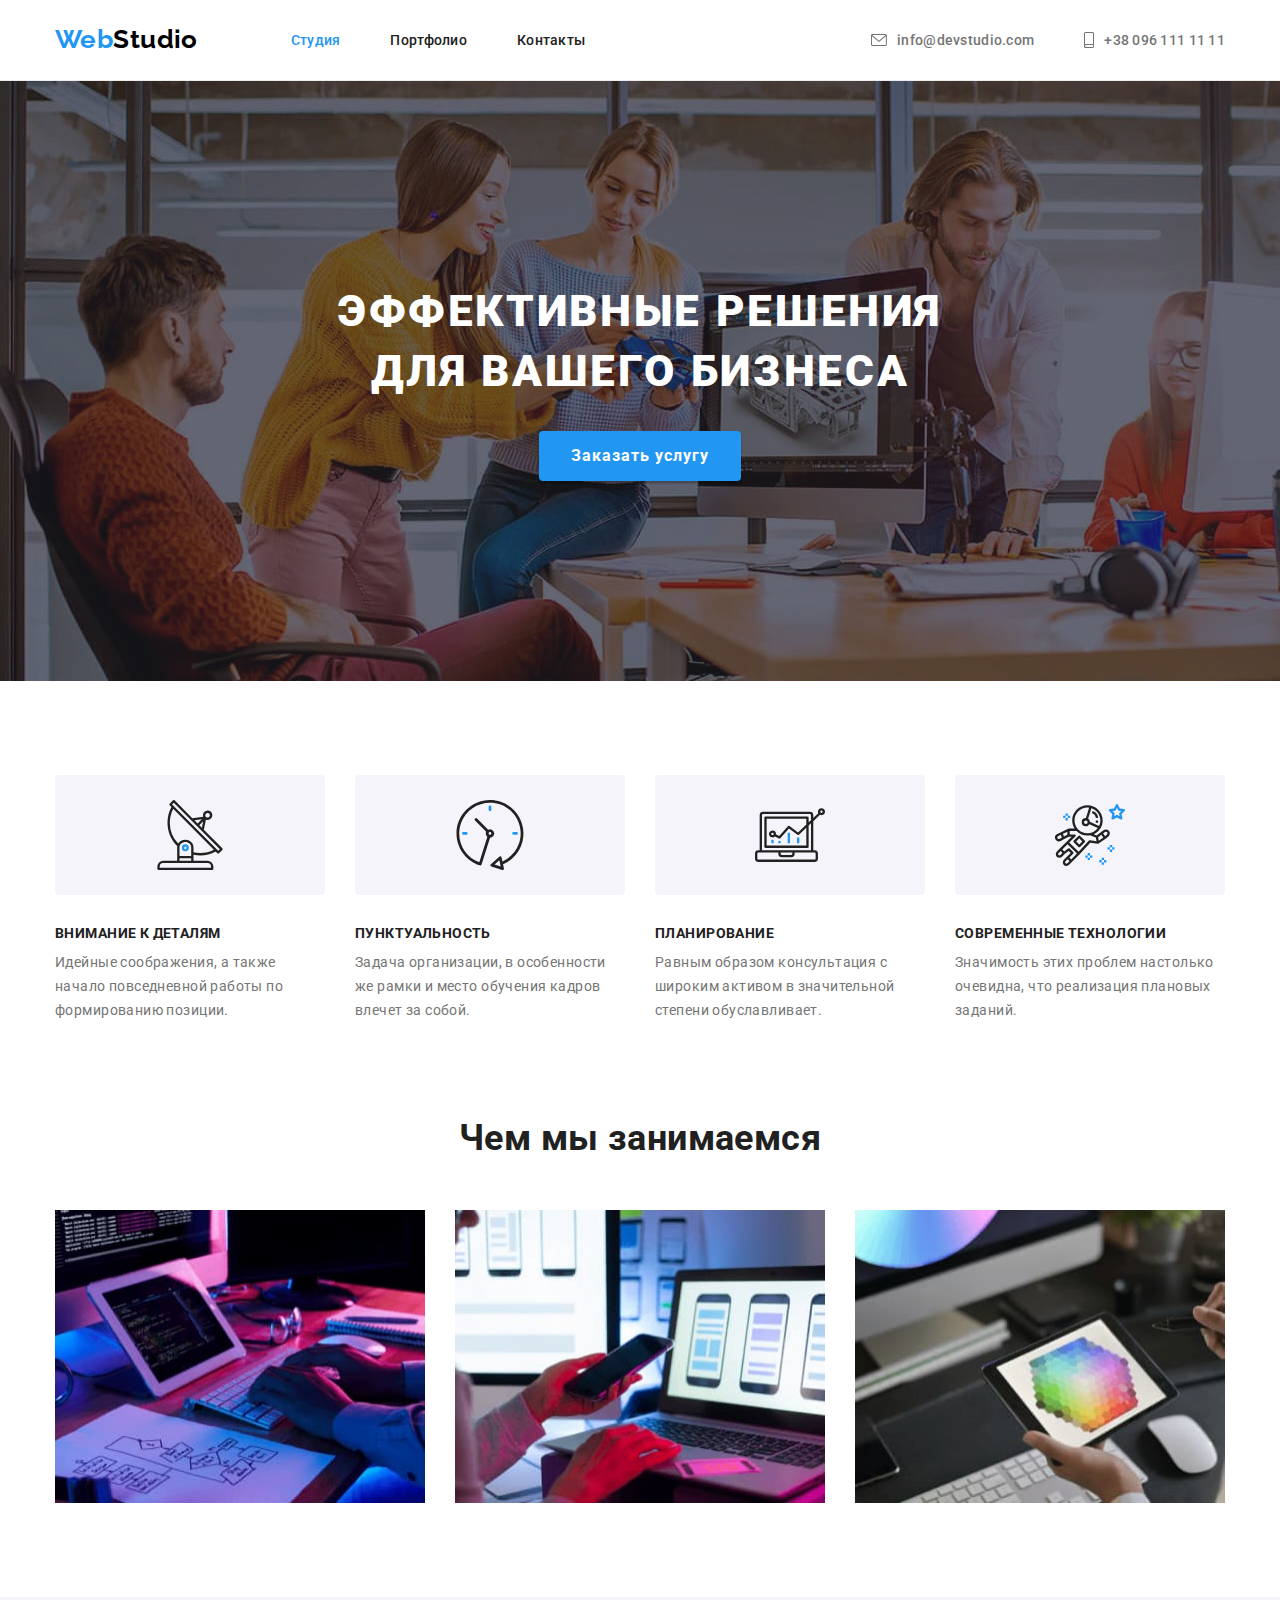
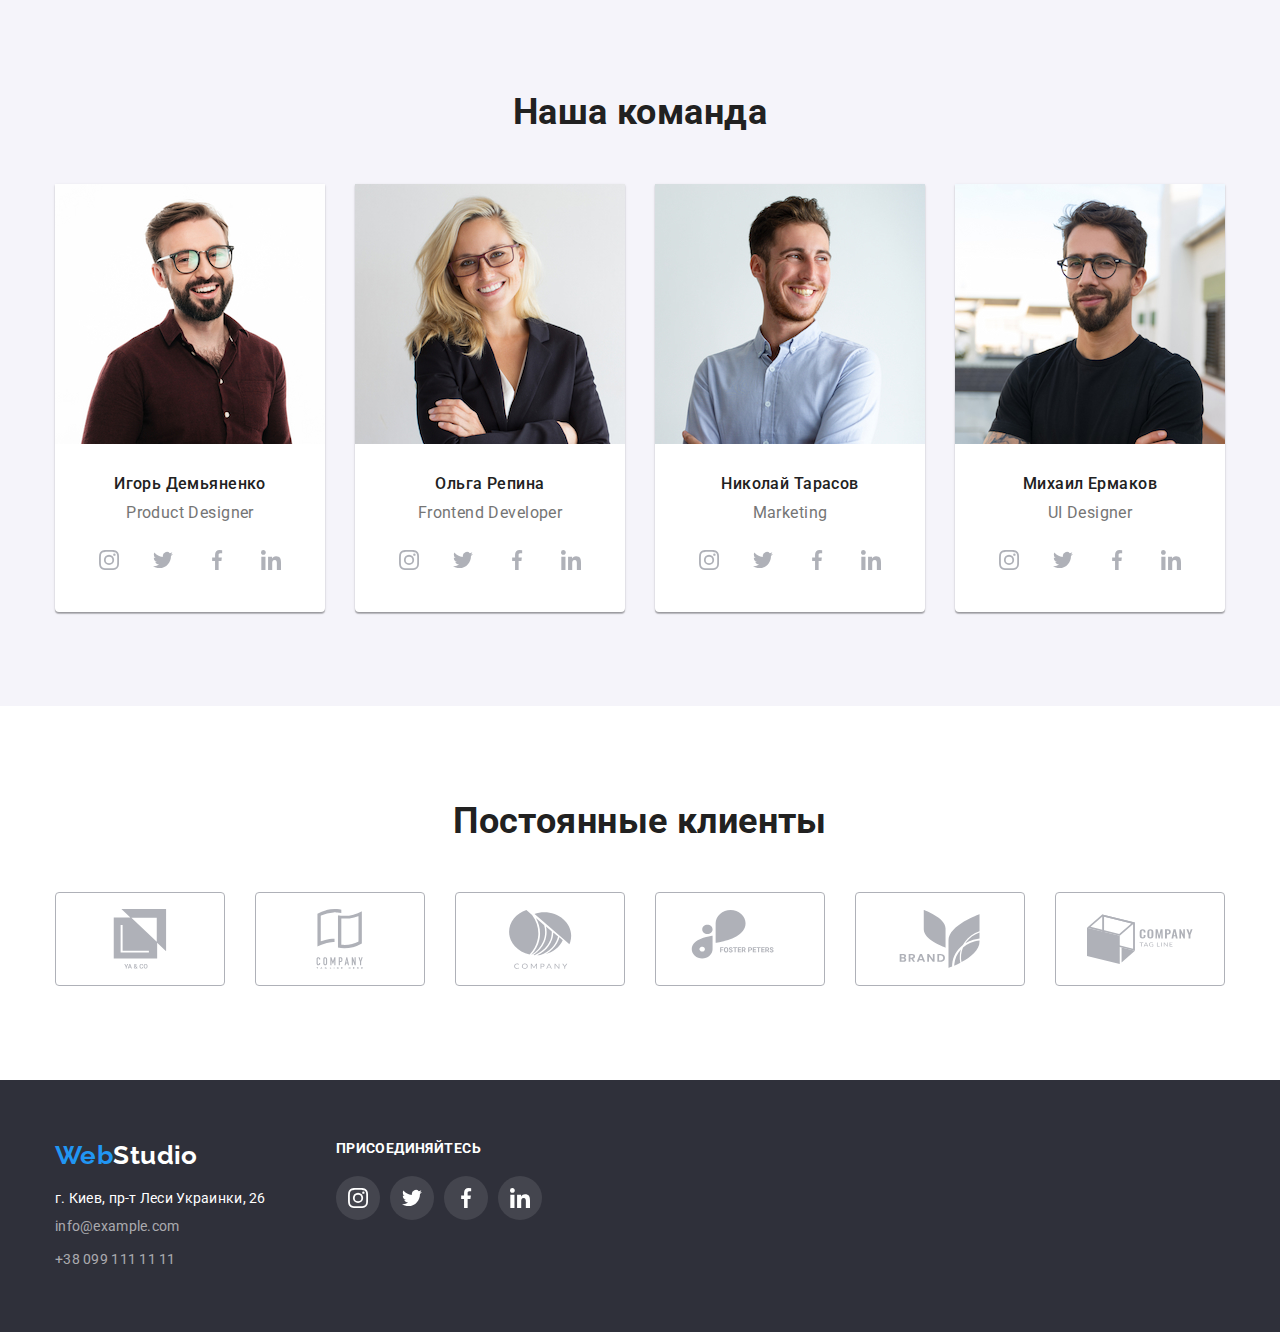
==== commit 6b8f67f5: "оврелей добавил в героя" ====
--- a/index.html
+++ b/index.html
@@ -58,7 +58,7 @@
     </header>
     <main>
       <!-- Секция Hero -->
-      <section class="section hero-box">
+      <section class="section hero-box overlay">
         <div class="container">
           <h1 class="title">Эффективные решения для вашего бизнеса</h1>
           <button class="btn hero-btn active" type="button">
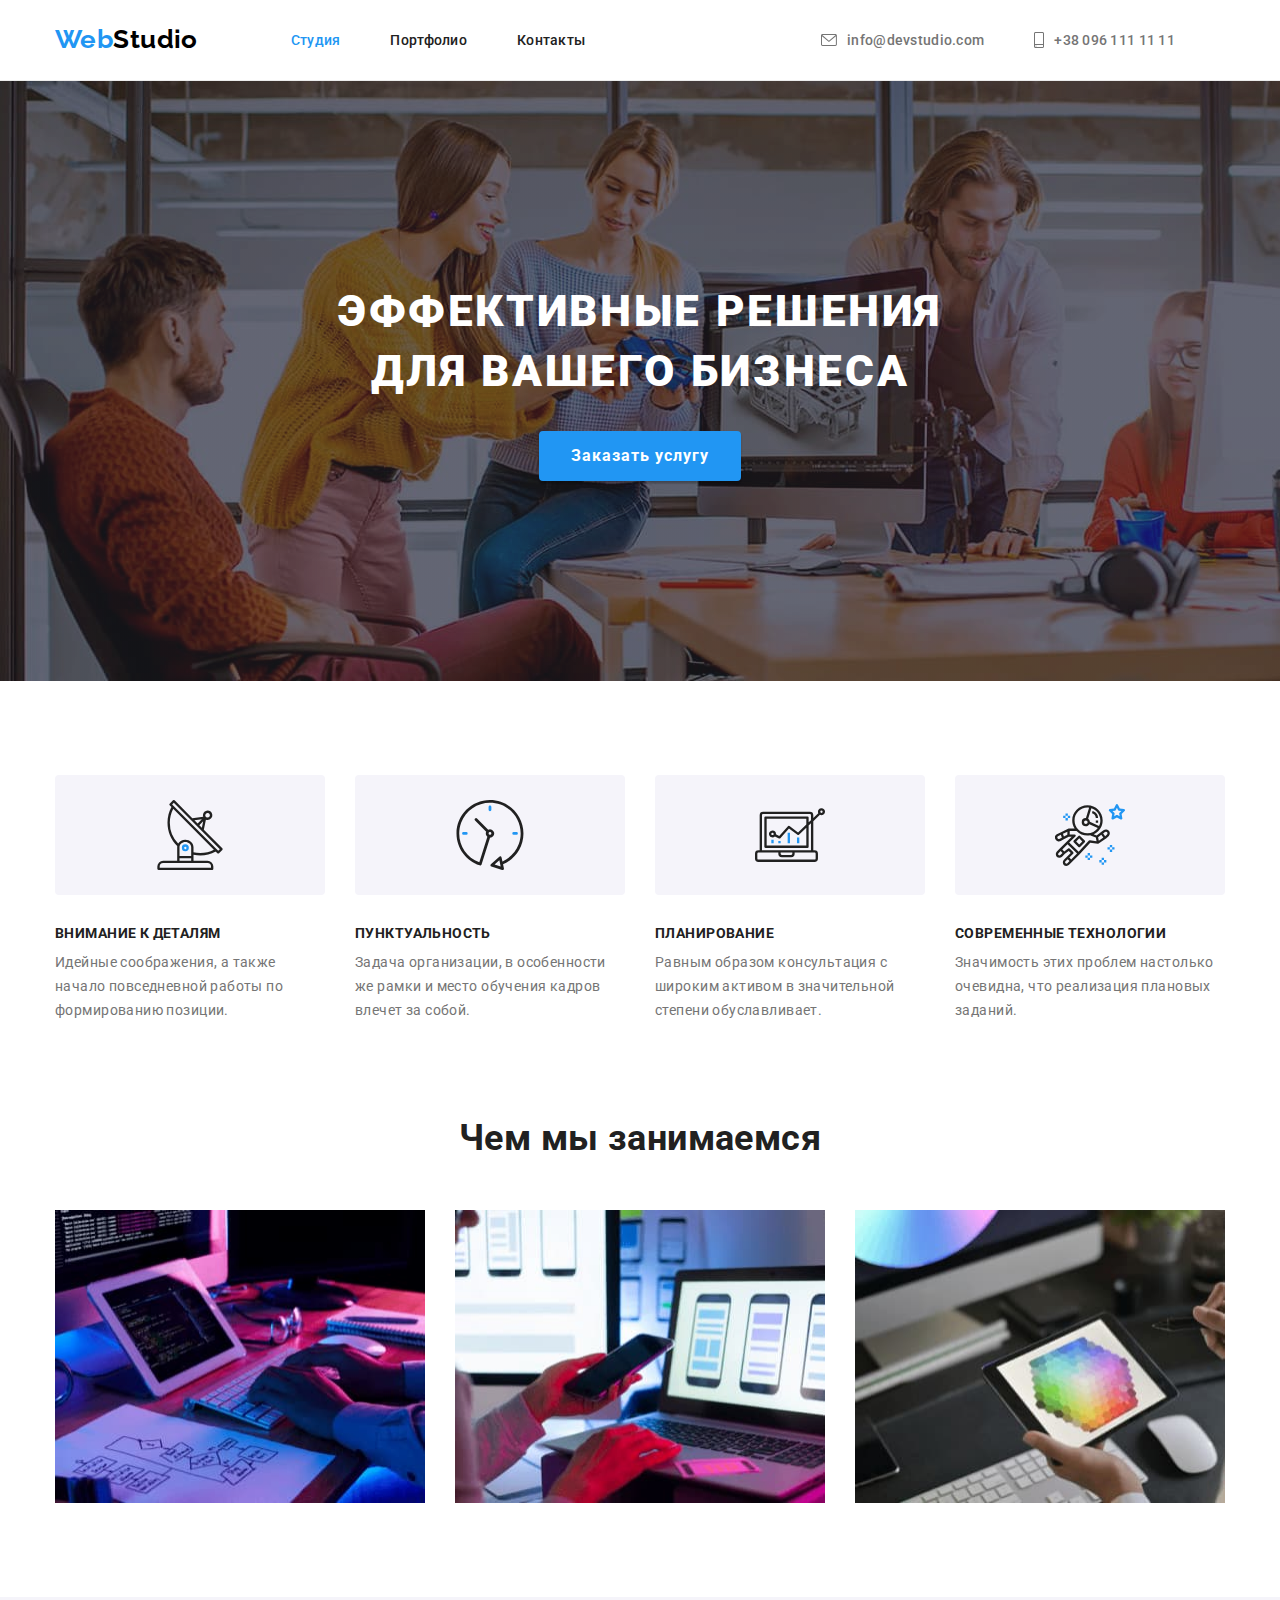
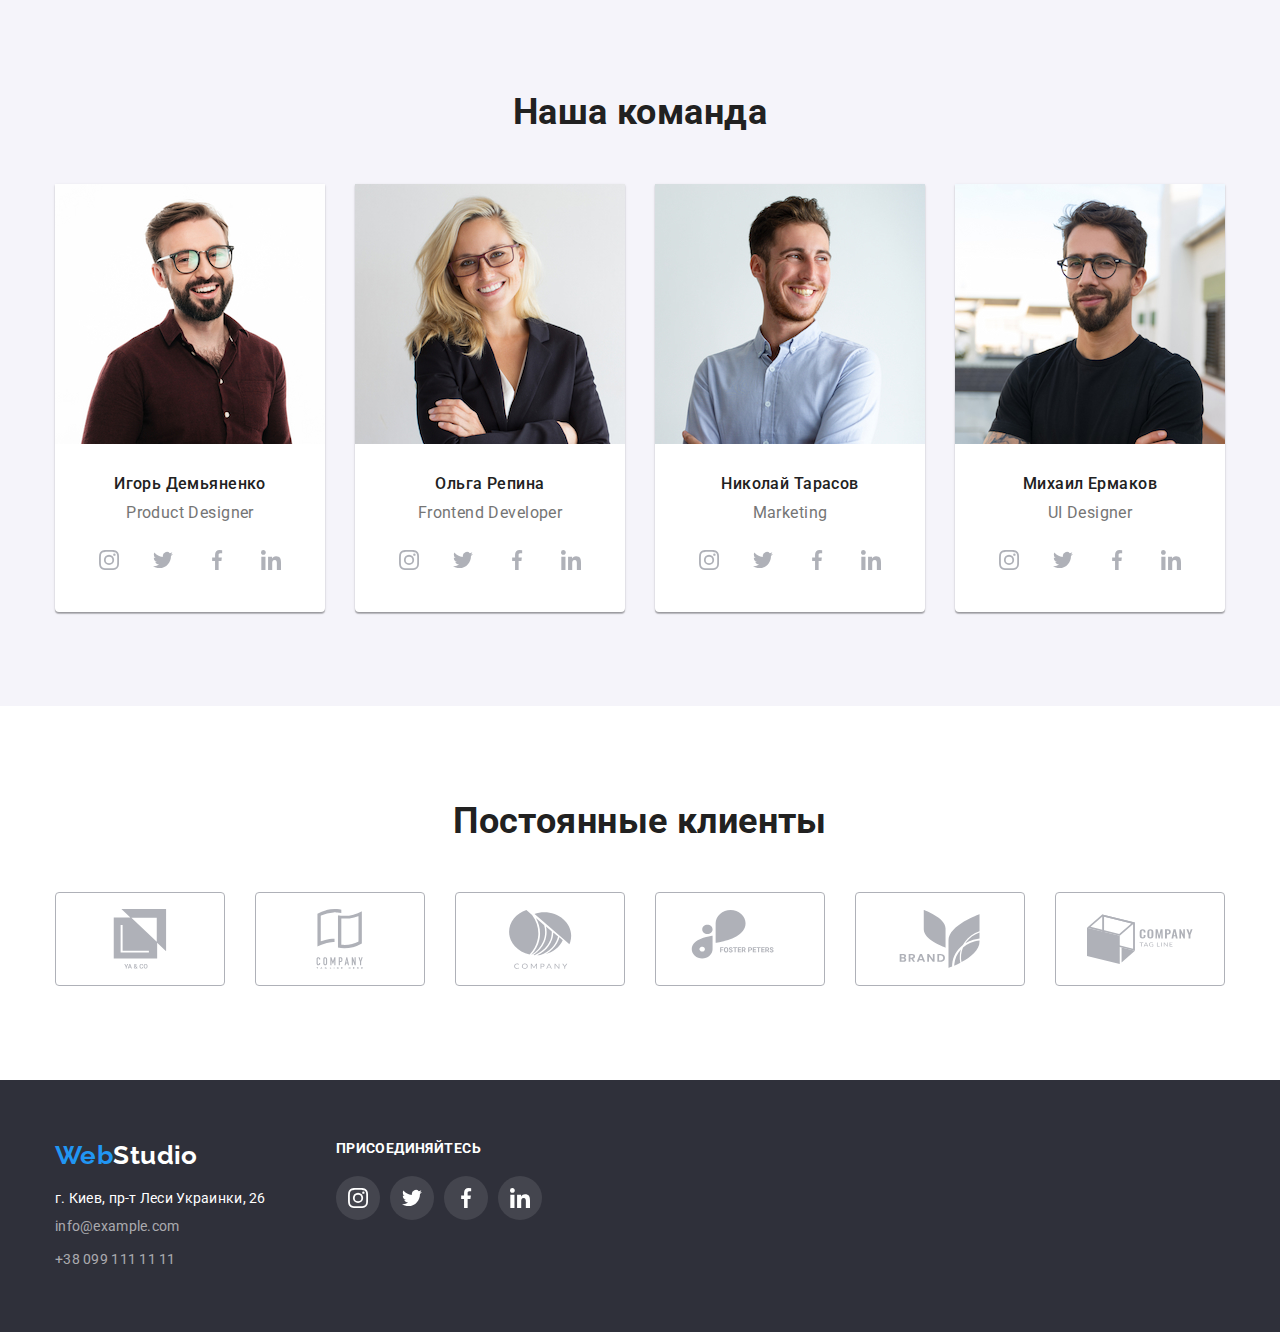
==== commit 34e2ade2: "мелкие косяки" ====
--- a/index.html
+++ b/index.html
@@ -41,18 +41,19 @@
           <li class="item contact-item">
             <a class="link envelope-link" href="mailto:info@devstudio.com"
               ><svg class="icon" width="16" height="12">
-                <use href="./images/sprite.svg#icon-envelope"></use></svg
+                <use href="./images/icons.svg#icon-envelope"></use></svg
               >info@devstudio.com</a
             >
           </li>
           <li class="item contact-item">
             <a class="link tel-link" href="tel:+380961111111"
               ><svg class="icon" width="10" height="16">
-                <use href="./images/sprite.svg#icon-smartphone" />
+                <use href="./images/icons.svg#icon-smartphone" />
               </svg>
               +38 096 111 11 11</a
             >
           </li>
+          <li></li>
         </ul>
       </div>
     </header>
@@ -76,7 +77,7 @@
               <div class="features-content">
                 <div class="features-icon-box">
                   <svg class="icon-features" width="70" height="70">
-                    <use href="./images/sprite.svg#icon-antenna" />
+                    <use href="./images/icons.svg#icon-antenna" />
                   </svg>
                 </div>
                 <h3 class="title">Внимание к деталям</h3>
@@ -91,7 +92,7 @@
               <div class="features-content">
                 <div class="features-icon-box">
                   <svg class="icon-features" width="70" height="70">
-                    <use href="./images/sprite.svg#icon-clock" />
+                    <use href="./images/icons.svg#icon-clock" />
                   </svg>
                 </div>
                 <h3 class="title">Пунктуальность</h3>
@@ -106,7 +107,7 @@
               <div class="features-content">
                 <div class="features-icon-box">
                   <svg class="icon-features" width="70" height="70">
-                    <use href="./images/sprite.svg#icon-diagram" />
+                    <use href="./images/icons.svg#icon-diagram" />
                   </svg>
                 </div>
                 <h3 class="title">Планирование</h3>
@@ -121,7 +122,7 @@
               <div class="features-content">
                 <div class="features-icon-box">
                   <svg class="icon-features" width="70" height="70">
-                    <use href="./images/sprite.svg#icon-astronaut" />
+                    <use href="./images/icons.svg#icon-astronaut" />
                   </svg>
                 </div>
                 <h3 class="title">Современные технологии</h3>
@@ -197,28 +198,28 @@
                   <li>
                     <a class="link social-link team-social-link" href="#"
                       ><svg class="social-icon-team" width="20" height="20">
-                        <use href="./images/sprite.svg#icon-instagram" /></svg
-                    ></a>
-                  </li>
-
-                  <li>
-                    <a class="link social-link team-social-link" href="#"
-                      ><svg class="social-icon-team" width="20" height="20">
-                        <use href="./images/sprite.svg#icon-twitter" /></svg
-                    ></a>
-                  </li>
-
-                  <li>
-                    <a class="link social-link team-social-link" href="#"
-                      ><svg class="social-icon-team" width="20" height="20">
-                        <use href="./images/sprite.svg#icon-facebook" /></svg
-                    ></a>
-                  </li>
-
-                  <li>
-                    <a class="link social-link team-social-link" href="#"
-                      ><svg class="social-icon-team" width="20" height="20">
-                        <use href="./images/sprite.svg#icon-linkedin" /></svg
+                        <use href="./images/icons.svg#icon-instagram" /></svg
+                    ></a>
+                  </li>
+
+                  <li>
+                    <a class="link social-link team-social-link" href="#"
+                      ><svg class="social-icon-team" width="20" height="20">
+                        <use href="./images/icons.svg#icon-twitter" /></svg
+                    ></a>
+                  </li>
+
+                  <li>
+                    <a class="link social-link team-social-link" href="#"
+                      ><svg class="social-icon-team" width="20" height="20">
+                        <use href="./images/icons.svg#icon-facebook" /></svg
+                    ></a>
+                  </li>
+
+                  <li>
+                    <a class="link social-link team-social-link" href="#"
+                      ><svg class="social-icon-team" width="20" height="20">
+                        <use href="./images/icons.svg#icon-linkedin" /></svg
                     ></a>
                   </li>
                 </ul>
@@ -241,28 +242,28 @@
                   <li>
                     <a class="link social-link team-social-link" href="#"
                       ><svg class="social-icon-team" width="20" height="20">
-                        <use href="./images/sprite.svg#icon-instagram" /></svg
-                    ></a>
-                  </li>
-
-                  <li>
-                    <a class="link social-link team-social-link" href="#"
-                      ><svg class="social-icon-team" width="20" height="20">
-                        <use href="./images/sprite.svg#icon-twitter" /></svg
-                    ></a>
-                  </li>
-
-                  <li>
-                    <a class="link social-link team-social-link" href="#"
-                      ><svg class="social-icon-team" width="20" height="20">
-                        <use href="./images/sprite.svg#icon-facebook" /></svg
-                    ></a>
-                  </li>
-
-                  <li>
-                    <a class="link social-link team-social-link" href="#"
-                      ><svg class="social-icon-team" width="20" height="20">
-                        <use href="./images/sprite.svg#icon-linkedin" /></svg
+                        <use href="./images/icons.svg#icon-instagram" /></svg
+                    ></a>
+                  </li>
+
+                  <li>
+                    <a class="link social-link team-social-link" href="#"
+                      ><svg class="social-icon-team" width="20" height="20">
+                        <use href="./images/icons.svg#icon-twitter" /></svg
+                    ></a>
+                  </li>
+
+                  <li>
+                    <a class="link social-link team-social-link" href="#"
+                      ><svg class="social-icon-team" width="20" height="20">
+                        <use href="./images/icons.svg#icon-facebook" /></svg
+                    ></a>
+                  </li>
+
+                  <li>
+                    <a class="link social-link team-social-link" href="#"
+                      ><svg class="social-icon-team" width="20" height="20">
+                        <use href="./images/icons.svg#icon-linkedin" /></svg
                     ></a>
                   </li>
                 </ul>
@@ -285,28 +286,28 @@
                   <li>
                     <a class="link social-link team-social-link" href="#"
                       ><svg class="social-icon-team" width="20" height="20">
-                        <use href="./images/sprite.svg#icon-instagram" /></svg
-                    ></a>
-                  </li>
-
-                  <li>
-                    <a class="link social-link team-social-link" href="#"
-                      ><svg class="social-icon-team" width="20" height="20">
-                        <use href="./images/sprite.svg#icon-twitter" /></svg
-                    ></a>
-                  </li>
-
-                  <li>
-                    <a class="link social-link team-social-link" href="#"
-                      ><svg class="social-icon-team" width="20" height="20">
-                        <use href="./images/sprite.svg#icon-facebook" /></svg
-                    ></a>
-                  </li>
-
-                  <li>
-                    <a class="link social-link team-social-link" href="#"
-                      ><svg class="social-icon-team" width="20" height="20">
-                        <use href="./images/sprite.svg#icon-linkedin" /></svg
+                        <use href="./images/icons.svg#icon-instagram" /></svg
+                    ></a>
+                  </li>
+
+                  <li>
+                    <a class="link social-link team-social-link" href="#"
+                      ><svg class="social-icon-team" width="20" height="20">
+                        <use href="./images/icons.svg#icon-twitter" /></svg
+                    ></a>
+                  </li>
+
+                  <li>
+                    <a class="link social-link team-social-link" href="#"
+                      ><svg class="social-icon-team" width="20" height="20">
+                        <use href="./images/icons.svg#icon-facebook" /></svg
+                    ></a>
+                  </li>
+
+                  <li>
+                    <a class="link social-link team-social-link" href="#"
+                      ><svg class="social-icon-team" width="20" height="20">
+                        <use href="./images/icons.svg#icon-linkedin" /></svg
                     ></a>
                   </li>
                 </ul>
@@ -329,28 +330,28 @@
                   <li>
                     <a class="link social-link team-social-link" href="#"
                       ><svg class="social-icon-team" width="20" height="20">
-                        <use href="./images/sprite.svg#icon-instagram" /></svg
-                    ></a>
-                  </li>
-
-                  <li>
-                    <a class="link social-link team-social-link" href="#"
-                      ><svg class="social-icon-team" width="20" height="20">
-                        <use href="./images/sprite.svg#icon-twitter" /></svg
-                    ></a>
-                  </li>
-
-                  <li>
-                    <a class="link social-link team-social-link" href="#"
-                      ><svg class="social-icon-team" width="20" height="20">
-                        <use href="./images/sprite.svg#icon-facebook" /></svg
-                    ></a>
-                  </li>
-
-                  <li>
-                    <a class="link social-link team-social-link" href="#"
-                      ><svg class="social-icon-team" width="20" height="20">
-                        <use href="./images/sprite.svg#icon-linkedin" /></svg
+                        <use href="./images/icons.svg#icon-instagram" /></svg
+                    ></a>
+                  </li>
+
+                  <li>
+                    <a class="link social-link team-social-link" href="#"
+                      ><svg class="social-icon-team" width="20" height="20">
+                        <use href="./images/icons.svg#icon-twitter" /></svg
+                    ></a>
+                  </li>
+
+                  <li>
+                    <a class="link social-link team-social-link" href="#"
+                      ><svg class="social-icon-team" width="20" height="20">
+                        <use href="./images/icons.svg#icon-facebook" /></svg
+                    ></a>
+                  </li>
+
+                  <li>
+                    <a class="link social-link team-social-link" href="#"
+                      ><svg class="social-icon-team" width="20" height="20">
+                        <use href="./images/icons.svg#icon-linkedin" /></svg
                     ></a>
                   </li>
                 </ul>
@@ -368,42 +369,42 @@
             <li class="item">
               <a class="link client-link" href="#">
                 <svg class="icon-client" width="106" height="60">
-                  <use href="./images/sprite.svg#icon-group1"></use>
-                </svg>
-              </a>
-            </li>
-            <li class="item">
-              <a class="link client-link" href="#">
-                <svg class="icon-client" width="106" height="60">
-                  <use href="./images/sprite.svg#icon-group2"></use>
-                </svg>
-              </a>
-            </li>
-            <li class="item">
-              <a class="link client-link" href="#">
-                <svg class="icon-client" width="106" height="60">
-                  <use href="./images/sprite.svg#icon-group3"></use>
-                </svg>
-              </a>
-            </li>
-            <li class="item">
-              <a class="link client-link" href="#">
-                <svg class="icon-client" width="106" height="60">
-                  <use href="./images/sprite.svg#icon-group4"></use>
-                </svg>
-              </a>
-            </li>
-            <li class="item">
-              <a class="link client-link" href="#">
-                <svg class="icon-client" width="106" height="60">
-                  <use href="./images/sprite.svg#icon-group5"></use>
-                </svg>
-              </a>
-            </li>
-            <li class="item">
-              <a class="link client-link" href="#">
-                <svg class="icon-client" width="106" height="60">
-                  <use href="./images/sprite.svg#icon-group6"></use>
+                  <use href="./images/icons.svg#icon-group1"></use>
+                </svg>
+              </a>
+            </li>
+            <li class="item">
+              <a class="link client-link" href="#">
+                <svg class="icon-client" width="106" height="60">
+                  <use href="./images/icons.svg#icon-group2"></use>
+                </svg>
+              </a>
+            </li>
+            <li class="item">
+              <a class="link client-link" href="#">
+                <svg class="icon-client" width="106" height="60">
+                  <use href="./images/icons.svg#icon-group3"></use>
+                </svg>
+              </a>
+            </li>
+            <li class="item">
+              <a class="link client-link" href="#">
+                <svg class="icon-client" width="106" height="60">
+                  <use href="./images/icons.svg#icon-group4"></use>
+                </svg>
+              </a>
+            </li>
+            <li class="item">
+              <a class="link client-link" href="#">
+                <svg class="icon-client" width="106" height="60">
+                  <use href="./images/icons.svg#icon-group5"></use>
+                </svg>
+              </a>
+            </li>
+            <li class="item">
+              <a class="link client-link" href="#">
+                <svg class="icon-client" width="106" height="60">
+                  <use href="./images/icons.svg#icon-group6"></use>
                 </svg>
               </a>
             </li>
@@ -447,28 +448,28 @@
             <li class="social-list-item">
               <a class="link social-link footer-social-link" href="#"
                 ><svg class="footer-social-icon" width="20" height="20">
-                  <use href="./images/sprite.svg#icon-instagram" /></svg
+                  <use href="./images/icons.svg#icon-instagram" /></svg
               ></a>
             </li>
 
             <li class="social-list-item">
               <a class="link social-link footer-social-link" href="#"
                 ><svg class="footer-social-icon" width="20" height="20">
-                  <use href="./images/sprite.svg#icon-twitter" /></svg
+                  <use href="./images/icons.svg#icon-twitter" /></svg
               ></a>
             </li>
 
             <li class="social-list-item">
               <a class="link social-link footer-social-link" href="#"
                 ><svg class="footer-social-icon" width="20" height="20">
-                  <use href="./images/sprite.svg#icon-facebook" /></svg
+                  <use href="./images/icons.svg#icon-facebook" /></svg
               ></a>
             </li>
 
             <li class="social-list-item">
               <a class="link social-link footer-social-link" href="#"
                 ><svg class="footer-social-icon" width="20" height="20">
-                  <use href="./images/sprite.svg#icon-linkedin" /></svg
+                  <use href="./images/icons.svg#icon-linkedin" /></svg
               ></a>
             </li>
           </ul>
--- a/css/styles.css
+++ b/css/styles.css
@@ -382,23 +382,6 @@
   display: block;
 }
 
-/* задаем каждой особенности свою декорацию */
-/* .features-list > .item:nth-child(1)::before {
-  background-image: url("../images/antenna.svg");
-}
-
-.features-list > .item:nth-child(2)::before {
-  background-image: url("../images/clock.svg");
-}
-
-.features-list > .item:nth-child(3)::before {
-  background-image: url("../images/diagram.svg");
-}
-
-.features-list > .item:nth-child(4)::before {
-  background-image: url("../images/astronaut.svg");
-} */
-
 /* заголовки в списках особенностей */
 .features-list .title {
   margin-bottom: 10px;
@@ -529,11 +512,6 @@
   border: 1px solid var(--accent-color);
 }
 
-/* portfolio.html */
-.portfolio-box {
-  padding: 94px 0;
-}
-
 /* список кнопок-фильтров */
 .filters-list {
   margin-bottom: 50px;
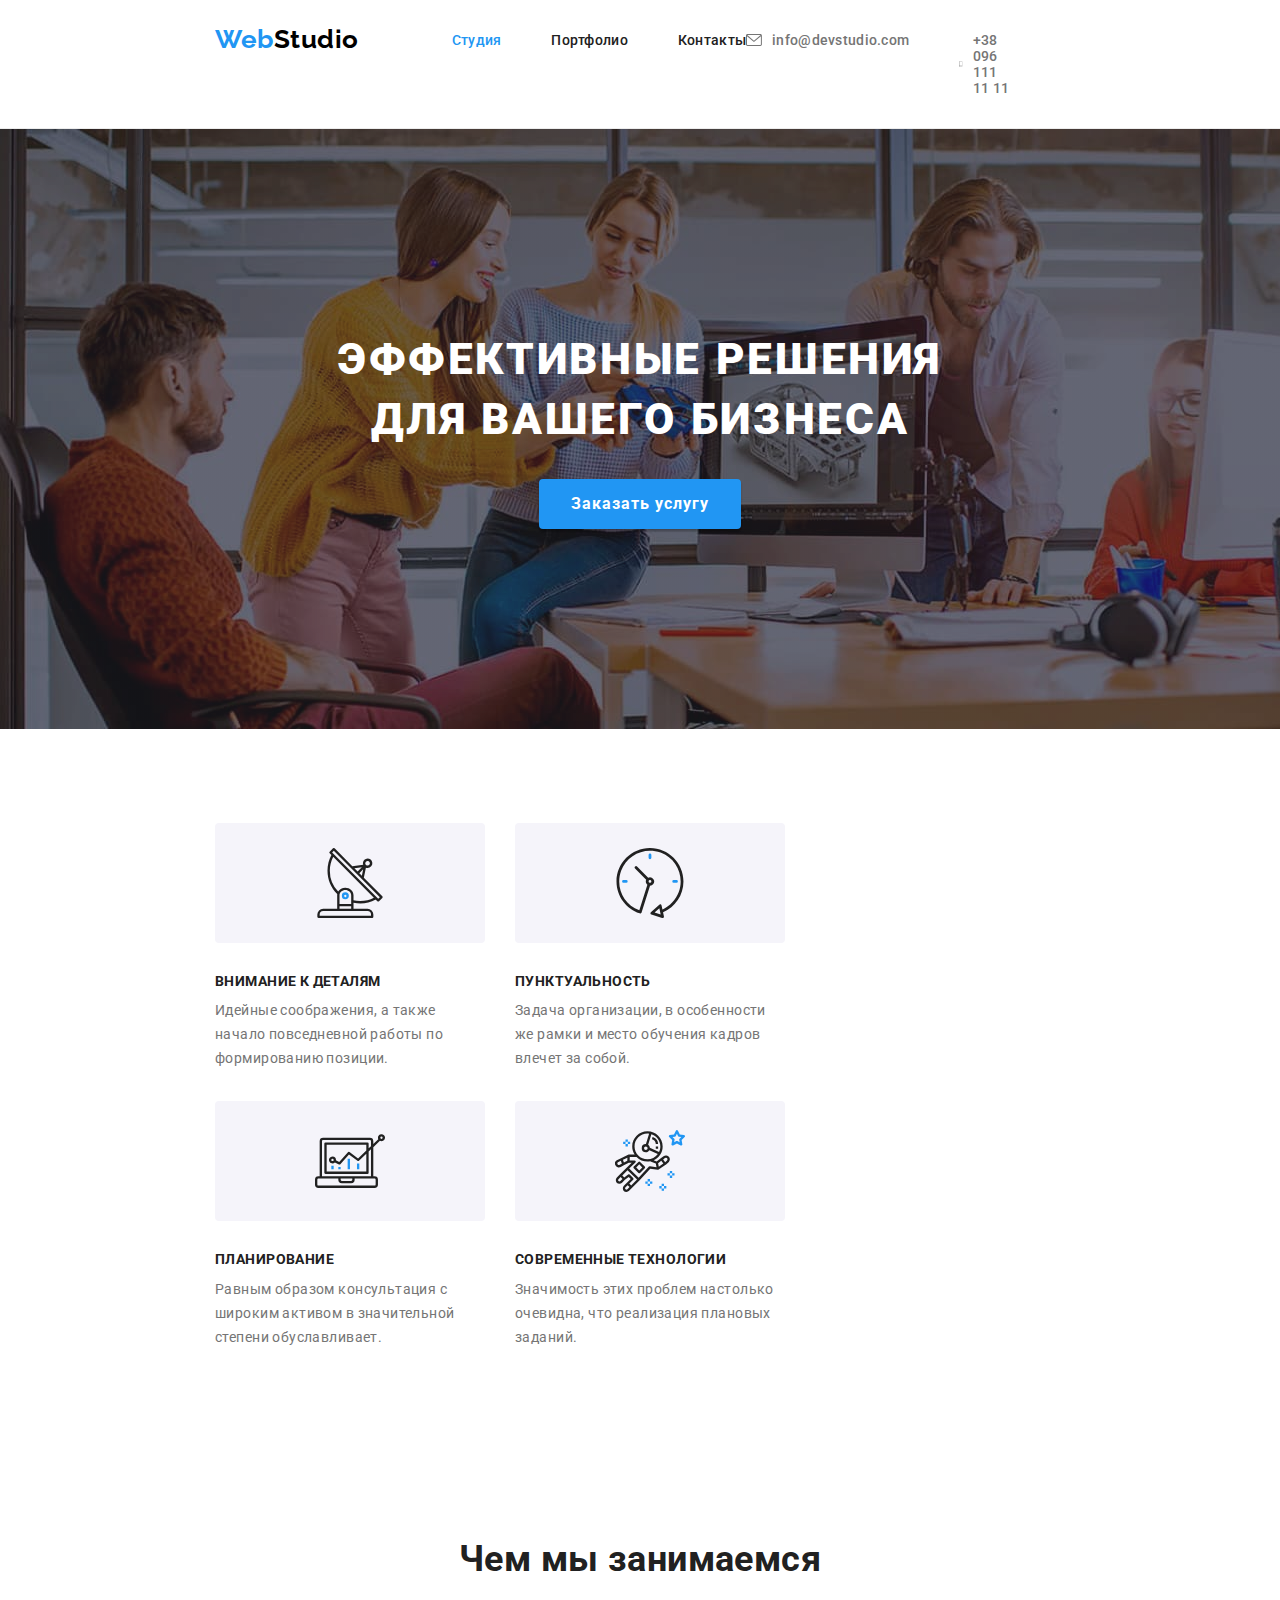
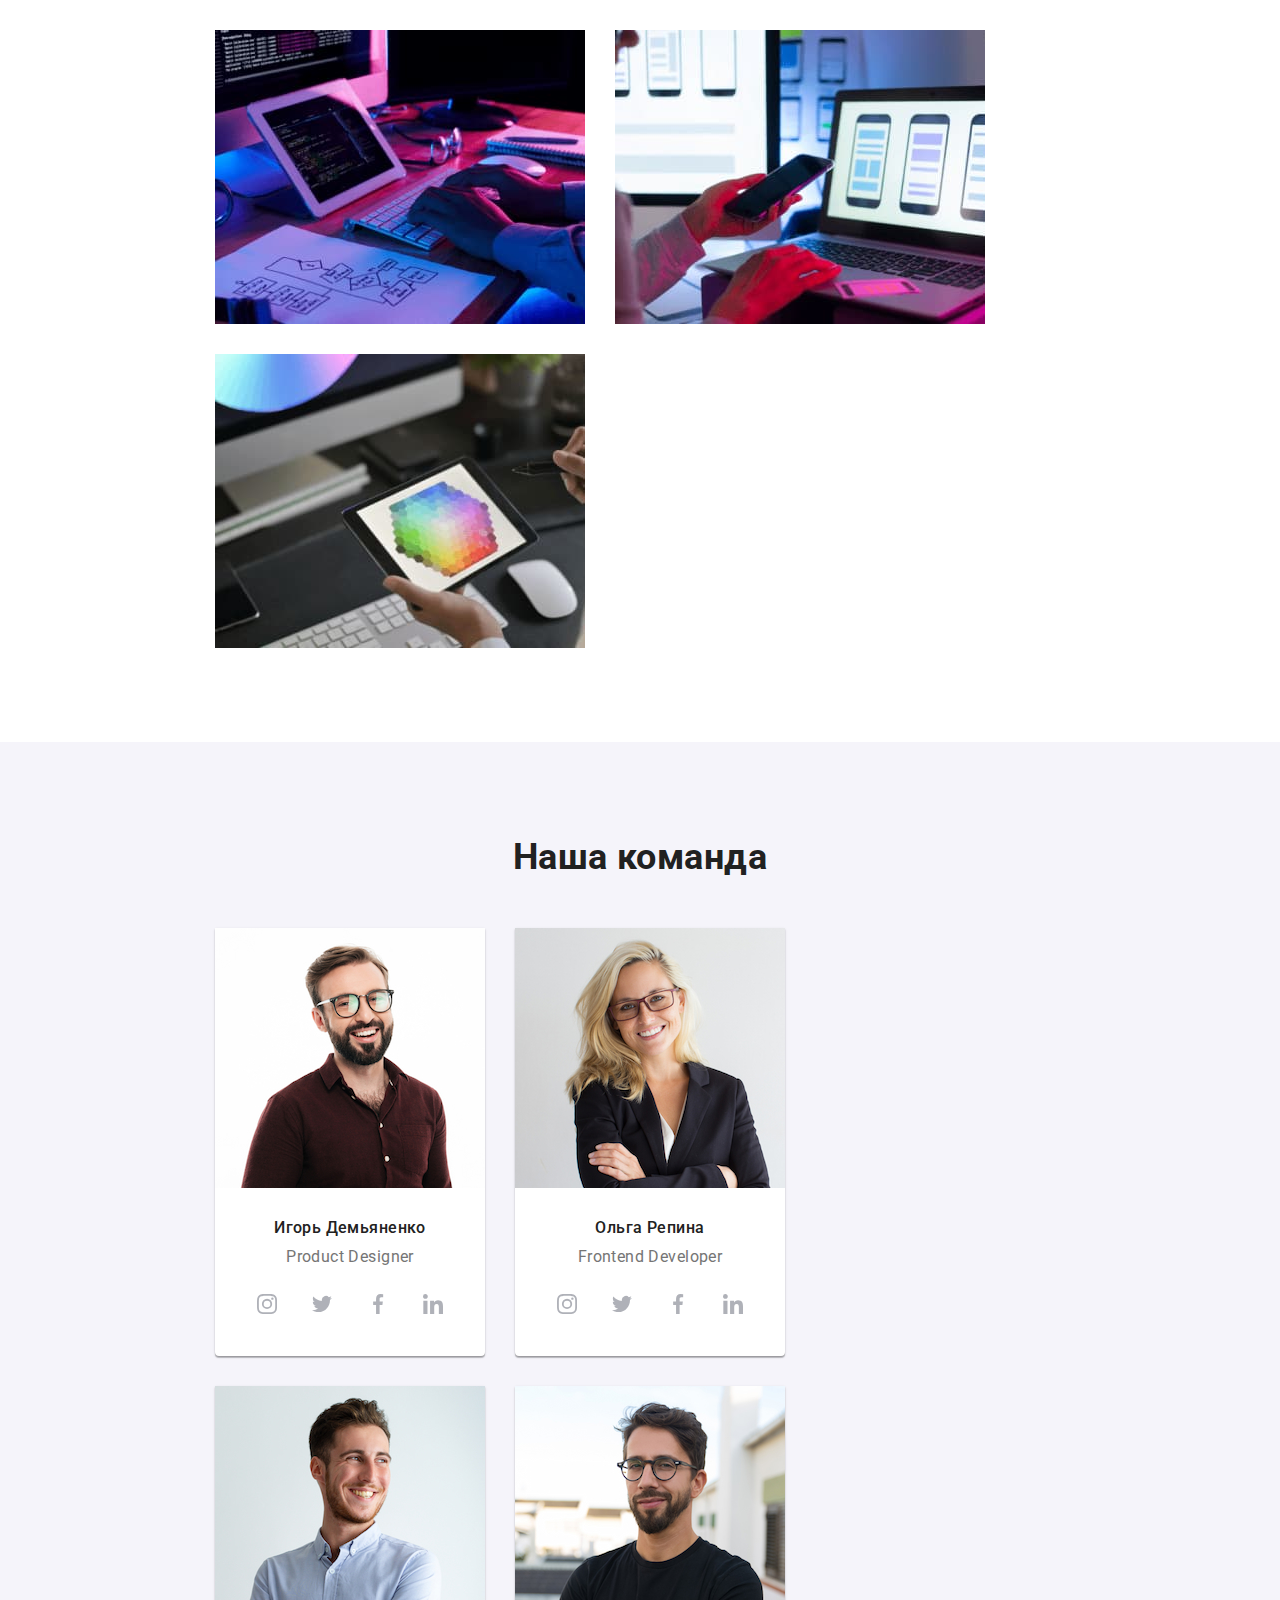
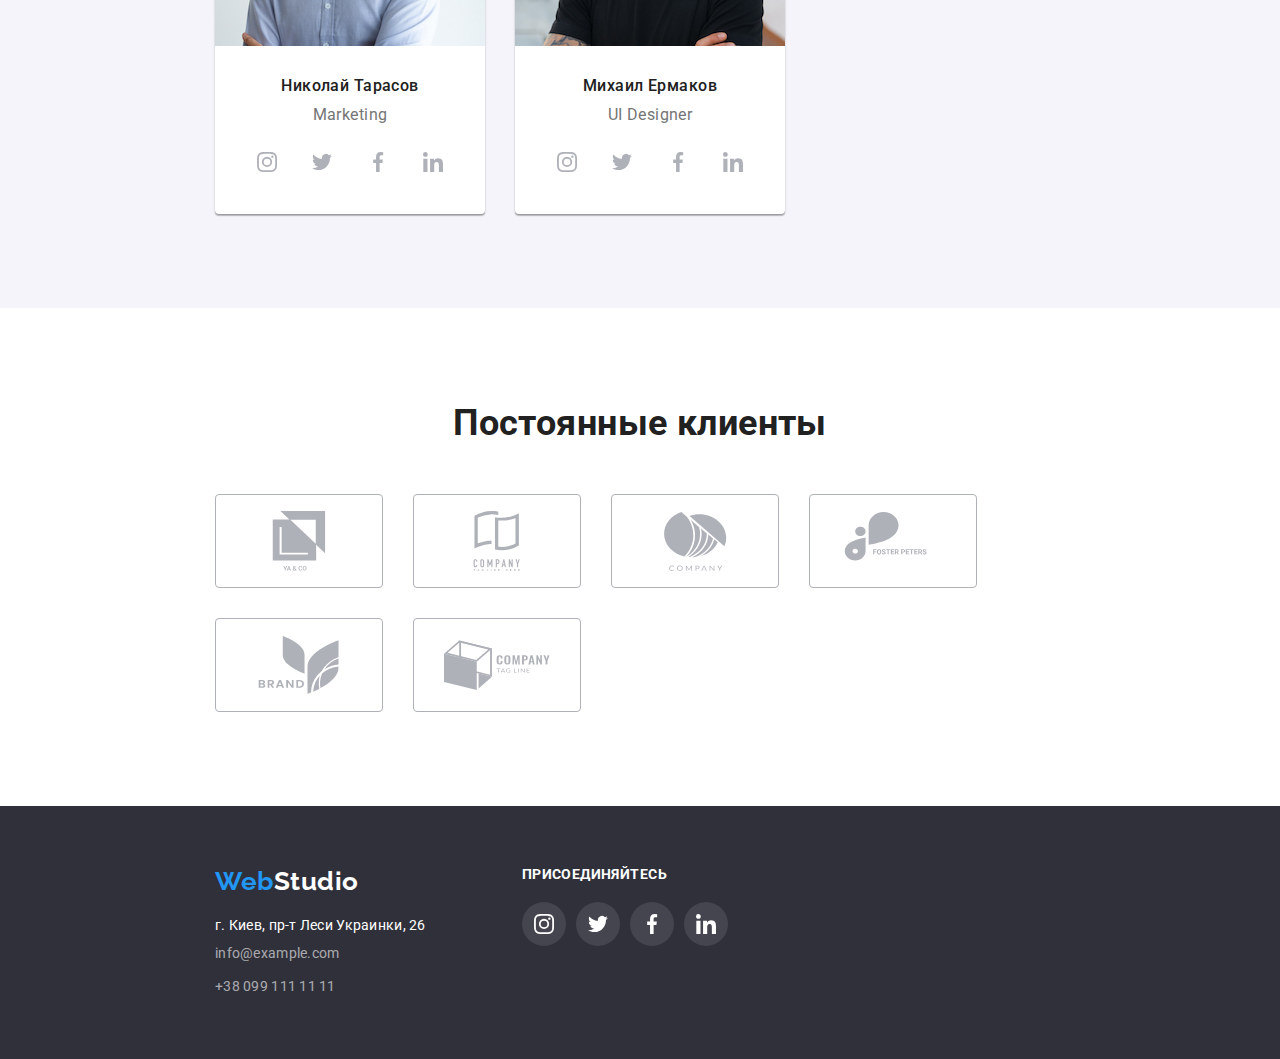
==== commit 3a13549c: "учел замечания ментора" ====
--- a/index.html
+++ b/index.html
@@ -17,24 +17,22 @@
     <title>WebStudio</title>
   </head>
   <body>
-    <header class="header-page">
-      <div class="header-box container">
+    <header class="section header-page">
+      <div class="container header-box">
         <!-- Навигация по сайту -->
-        <nav>
-          <div class="nav-box">
-            <a href="./" class="logo-link"><span>Web</span>Studio</a>
-            <ul class="nav-list list">
-              <li class="item">
-                <a class="link active" href="./"> Студия</a>
-              </li>
-              <li class="item">
-                <a class="link" href="./portfolio.html">Портфолио</a>
-              </li>
-              <li class="item">
-                <a class="link" href="#contact">Контакты</a>
-              </li>
-            </ul>
-          </div>
+        <nav class="nav-box">
+          <a class="link logo-link" href="./"><span>Web</span>Studio</a>
+          <ul class="nav-list list">
+            <li class="item nav-item">
+              <a class="link active" href="./"> Студия</a>
+            </li>
+            <li class="item nav-item">
+              <a class="link" href="./portfolio.html">Портфолио</a>
+            </li>
+            <li class="item nav-item">
+              <a class="link" href="#contacts">Контакты</a>
+            </li>
+          </ul>
         </nav>
         <!-- список контактов -->
         <ul class="contact-list list">
@@ -59,12 +57,12 @@
     </header>
     <main>
       <!-- Секция Hero -->
-      <section class="section hero-box overlay">
+      <section class="section hero-section">
         <div class="container">
-          <h1 class="title">Эффективные решения для вашего бизнеса</h1>
-          <button class="btn hero-btn active" type="button">
-            Заказать услугу
-          </button>
+          <div class="hero-box">
+            <h1 class="title">Эффективные решения для вашего бизнеса</h1>
+            <button class="btn active" type="button">Заказать услугу</button>
+          </div>
         </div>
       </section>
 
@@ -72,11 +70,11 @@
       <section class="section features-box">
         <div class="container">
           <h2 class="title hidden-title">Особенности</h2>
-          <ul class="list features-list">
+          <ul class="list card-list features-list">
             <li class="item">
               <div class="features-content">
                 <div class="features-icon-box">
-                  <svg class="icon-features" width="70" height="70">
+                  <svg width="70" height="70">
                     <use href="./images/icons.svg#icon-antenna" />
                   </svg>
                 </div>
@@ -91,7 +89,7 @@
             <li class="item">
               <div class="features-content">
                 <div class="features-icon-box">
-                  <svg class="icon-features" width="70" height="70">
+                  <svg width="70" height="70">
                     <use href="./images/icons.svg#icon-clock" />
                   </svg>
                 </div>
@@ -106,7 +104,7 @@
             <li class="item">
               <div class="features-content">
                 <div class="features-icon-box">
-                  <svg class="icon-features" width="70" height="70">
+                  <svg width="70" height="70">
                     <use href="./images/icons.svg#icon-diagram" />
                   </svg>
                 </div>
@@ -121,7 +119,7 @@
             <li class="item">
               <div class="features-content">
                 <div class="features-icon-box">
-                  <svg class="icon-features" width="70" height="70">
+                  <svg width="70" height="70">
                     <use href="./images/icons.svg#icon-astronaut" />
                   </svg>
                 </div>
@@ -142,34 +140,22 @@
           <h2 class="title title-section">Чем мы занимаемся</h2>
 
           <!-- Список изображений -->
-          <ul class="list doing-list">
-            <li class="item">
-              <div class="card-thumb">
-                <img
-                  src="./images/box1.jpg"
-                  alt="дисплей планшета с набранным кодом, рядом на столе лист со схематическим изображением алгоритма и клавиатура, на которой печатает человек (видны только запястья)."
-                  width="370"
-                />
-              </div>
-            </li>
-
-            <li class="item">
-              <div class="card-thumb">
-                <img
-                  src="./images/box2.jpg"
-                  alt="включенный ноутбук и руки женщины со сматрфоном над его клавиатурой. На экране ноутбука изображено 3 смартфона с изображениями разных дизайнов сайтов на их экранах."
-                  width="370"
-                />
-              </div>
-            </li>
-
-            <li class="item">
-              <div class="card-thumb">
-                <img
-                  src="./images/box3.jpg"
-                  alt="планшет в руках женщины, на котором видна шестигранная палитра дизайнера для выброа цветов."
-                  width="370"
-                />
+          <ul class="list card-list doing-list">
+            <li class="item">
+              <div class="card-thumb">
+                <img src="./images/box1.jpg" alt="дисплей планшета" />
+              </div>
+            </li>
+
+            <li class="item">
+              <div class="card-thumb">
+                <img src="./images/box2.jpg" alt="включенный ноутбук" />
+              </div>
+            </li>
+
+            <li class="item">
+              <div class="card-thumb">
+                <img src="./images/box3.jpg" alt="планшет в руках женщины" />
               </div>
             </li>
           </ul>
@@ -181,9 +167,9 @@
         <div class="container">
           <h2 class="title title-section">Наша команда</h2>
 
-          <ul class="list team-list">
+          <ul class="list card-list team-list">
             <!-- 1 Карточка -->
-            <li class="team-card">
+            <li class="item team-card">
               <div class="card-thumb">
                 <img
                   src="./images/img1.jpg"
@@ -227,7 +213,7 @@
             </li>
 
             <!-- 2 Карточка -->
-            <li class="team-card">
+            <li class="item team-card">
               <div class="card-thumb">
                 <img
                   src="./images/img2.jpg"
@@ -271,7 +257,7 @@
             </li>
 
             <!-- 3 Карточка -->
-            <li class="team-card">
+            <li class="item team-card">
               <div class="card-thumb">
                 <img
                   src="./images/img3.jpg"
@@ -315,7 +301,7 @@
             </li>
 
             <!-- 4 Карточка -->
-            <li class="team-card">
+            <li class="item team-card">
               <div class="card-thumb">
                 <img
                   src="./images/img4.jpg"
@@ -361,47 +347,52 @@
         </div>
       </section>
 
-      <!-- список клиентов -->
+      <!-- секция постоянные клиенты -->
       <section class="section">
         <div class="container">
           <h2 class="title title-section">Постоянные клиенты</h2>
-          <ul class="list clients-list">
-            <li class="item">
+          <ul class="list card-list">
+            <li class="item client-item">
               <a class="link client-link" href="#">
                 <svg class="icon-client" width="106" height="60">
                   <use href="./images/icons.svg#icon-group1"></use>
                 </svg>
               </a>
             </li>
-            <li class="item">
+
+            <li class="item client-item">
               <a class="link client-link" href="#">
                 <svg class="icon-client" width="106" height="60">
                   <use href="./images/icons.svg#icon-group2"></use>
                 </svg>
               </a>
             </li>
-            <li class="item">
+
+            <li class="item client-item">
               <a class="link client-link" href="#">
                 <svg class="icon-client" width="106" height="60">
                   <use href="./images/icons.svg#icon-group3"></use>
                 </svg>
               </a>
             </li>
-            <li class="item">
+
+            <li class="item client-item">
               <a class="link client-link" href="#">
                 <svg class="icon-client" width="106" height="60">
                   <use href="./images/icons.svg#icon-group4"></use>
                 </svg>
               </a>
             </li>
-            <li class="item">
+
+            <li class="item client-item">
               <a class="link client-link" href="#">
                 <svg class="icon-client" width="106" height="60">
                   <use href="./images/icons.svg#icon-group5"></use>
                 </svg>
               </a>
             </li>
-            <li class="item">
+
+            <li class="item client-item">
               <a class="link client-link" href="#">
                 <svg class="icon-client" width="106" height="60">
                   <use href="./images/icons.svg#icon-group6"></use>
@@ -412,10 +403,10 @@
         </div>
       </section>
     </main>
-    <footer class="section footer-page" id="contact">
+    <footer class="section footer-page">
       <div class="container footer-box">
-        <div class="contacts">
-          <a href="./" class="logo-link"><span>Web</span>Studio</a>
+        <div class="contacts" id="contacts">
+          <a href="./" class="link logo-link"><span>Web</span>Studio</a>
           <!-- список контактов (подвал) -->
           <address>
             <!-- Ссылка на гуглкарту -->
@@ -443,7 +434,7 @@
         </div>
 
         <div class="footer-social">
-          <h3 class="title">Присоединяйтесь</h3>
+          <p class="text">Присоединяйтесь</p>
           <ul class="list footer-social-list">
             <li class="social-list-item">
               <a class="link social-link footer-social-link" href="#"
--- a/css/styles.css
+++ b/css/styles.css
@@ -27,10 +27,6 @@
 
   /* интервал между элементами в сетках */
   --gap: 30px;
-  --features-card-gap: var(--gap);
-  --doing-card-gap: var(--gap);
-  --team-card-gap: var(--gap);
-  --project-card-gap: var(--gap);
 
   --card-team-shawow: 0px 1px 3px rgba(0, 0, 0, 0.12),
     0px 1px 1px rgba(0, 0, 0, 0.14), 0px 2px 1px rgba(0, 0, 0, 0.2);
@@ -111,15 +107,64 @@
   list-style-type: none;
 }
 
+/* компенсация интервалов в сетках списков */
+.card-list {
+  display: flex;
+  flex-wrap: wrap;
+  margin-right: calc(-1 * var(--gap));
+  margin-bottom: calc(-1 * var(--gap));
+}
+
+/* интервал между элементами в сетке */
+.card-list > .item {
+  margin-right: var(--gap);
+  margin-bottom: var(--gap);
+}
+
+/* убрал нижний зазор во всех сприсках с картинками */
+.card-thumb > img {
+  min-width: 100%;
+  display: block;
+}
+
 /* ссылки на социальные сети */
 /* ссылка на социальную сеть сотрудника */
 .social-link {
   width: 44px;
   height: 44px;
-  display: inline-flex;
-  align-items: center;
-  justify-content: center;
+  padding: 12px;
+  display: flex;
+  align-items: baseline;
   border-radius: 50%;
+}
+
+/* общий контейнер для всех разделов и секций */
+.container {
+  padding: 0 15px;
+}
+
+/* секции */
+.section {
+  max-width: var(--max-width-site);
+  padding: 94px 200px;
+  margin: 0 auto;
+}
+
+/* header */
+.header-page {
+  padding-top: 0;
+  padding-bottom: 0;
+  border-bottom: 1px solid #ececec;
+}
+
+/* контейнер для содержимого шапки */
+.header-box {
+  display: flex;
+}
+
+/* навигация - контейнер*/
+.nav-box {
+  display: flex;
 }
 
 /* логотип */
@@ -130,7 +175,6 @@
   font-family: "Raleway", sans-serif;
   font-weight: var(--font-weight-bold);
   font-size: 26px;
-  text-decoration: none;
   line-height: 1.174;
   --logo-dark-color: #000000;
   --logo-light-color: #ffffff;
@@ -143,46 +187,17 @@
   color: var(--logo-accent-color);
 }
 
-/* общий контейнер для всех разделов и секций */
-.container {
-  max-width: var(--max-width-container);
-  margin: 0 auto;
-  padding: 0 15px;
-}
-
-/* секции */
-.section {
-  max-width: var(--max-width-site);
-  padding: 94px 0;
-  margin: 0 auto;
-}
-
-/* header */
-.header-page {
-  border-bottom: 1px solid #ececec;
-}
-
-/* контейнер для содержимого шапки */
-.header-box {
-  display: flex;
-}
-
-/* навигация - контейнер*/
-.nav-box {
-  display: flex;
-}
-
 /* список навигационных ссылок */
 .nav-list {
   display: flex;
 }
 
 /* ссылки навигации по сайту */
-.nav-list .link,
-.contact-list .link {
-  margin-left: auto;
+.nav-item .link,
+.contact-item .link {
+  display: flex;
+  align-items: center;
   padding: 32px 0;
-  display: flex;
   font-weight: var(--font-weight-medium);
 }
 
@@ -193,9 +208,7 @@
 }
 
 /* ссылки контактов в шапке */
-.contact-list .link {
-  display: inline-flex;
-  align-items: center;
+.contact-item .link {
   color: var(--text-muted-color);
 }
 
@@ -209,18 +222,6 @@
 .icon {
   margin-right: 10px;
   fill: currentColor;
-}
-
-/* убрал нижний зазор во всех сприсках с картинками */
-.card-thumb > img {
-  max-width: 100%;
-  height: auto;
-  display: block;
-  /* 
-  будет сдвигать картинку в ценрт, если 
-  она окажется меньше ширины карточки 
-  */
-  margin: auto;
 }
 
 /* footer */
@@ -233,6 +234,11 @@
 .footer-box {
   display: flex;
   color: var(--text-light-color);
+}
+
+/* контпакты */
+.contacts {
+  margin-right: 70px;
 }
 
 /* стилизация логотипа в подвале */
@@ -247,7 +253,6 @@
 /* адресный список ссылок*/
 .address-list {
   font-style: normal;
-  margin-right: 70px;
 }
 
 /* отступы между элементами списка ссылок*/
@@ -285,7 +290,7 @@
 }
 
 /* заголовок списка соц. сетей */
-.footer-social .title {
+.footer-social .text {
   margin-bottom: 20px;
   font-size: 14px;
   line-height: 1.143;
@@ -315,12 +320,10 @@
 
 /* index.html */
 /* герой */
-.hero-box {
-  padding: 200px 0;
+.hero-section {
+  padding-top: 200px;
+  padding-bottom: 200px;
   background-color: var(--background-secondary-color);
-}
-
-.overlay {
   background-image: linear-gradient(
       rgba(47, 48, 58, 0.4),
       rgba(47, 48, 58, 0.4)
@@ -328,58 +331,50 @@
     url("../images/img.jpg");
 }
 
+.hero-box {
+  display: flex;
+  flex-direction: column;
+  align-items: center;
+  color: var(--text-light-color);
+}
+
 /* заголовок секции hero */
 .hero-box .title {
   max-width: 696px;
-  margin: 0 auto 30px;
+  margin-bottom: 30px;
+  display: block;
   font-weight: var(--font-weight-black);
   font-size: 44px;
   line-height: 1.364;
   letter-spacing: 0.06em;
   text-align: center;
   text-transform: uppercase;
-  color: var(--text-light-color);
 }
 
 /* кнопка перехода к заказу в секции hero */
-.hero-btn {
-  margin: 0 auto;
+.hero-box .btn {
   padding: 10px 32px;
-  display: block;
+  flex-wrap: nowrap;
   font-weight: var(--font-weight-bold);
   font-size: 16px;
   line-height: 1.875;
   letter-spacing: 0.06em;
 }
 
-/* секция особенности */
-.features-box {
-  padding: 94px 0;
-}
-
-/* список особенностей */
-.features-list {
-  display: flex;
-  margin-right: calc(-1 * var(--features-card-gap));
-}
-
 /* сетка особенностей */
 .features-list > .item {
-  margin-right: var(--features-card-gap);
-  flex-basis: calc(100% / 4 - var(--features-card-gap));
+  flex-basis: calc((100% - 4 * var(--gap)) / 4);
 }
 
 /* декорация над элементом особенностей */
 .features-icon-box {
+  min-width: 270px;
   padding: 25px 0;
+  display: flex;
+  justify-content: center;
   margin-bottom: var(--gap);
   border-radius: var(--border-radius);
   background-color: var(--backgrount-third-color);
-}
-
-.icon-features {
-  margin: 0 auto;
-  display: block;
 }
 
 /* заголовки в списках особенностей */
@@ -398,21 +393,16 @@
   color: var(--text-muted-color);
 }
 
-/* Секция Чем мы занимаемся */
-.doing-box {
-  padding: 0 0 94px;
-}
-
 /* фото примеров */
 .doing-list {
   display: flex;
   flex-wrap: wrap;
-  margin-right: calc(-1 * var(--doing-card-gap));
 }
 
 .doing-list > .item {
-  flex-basis: calc(100% / 3 - var(--doing-card-gap));
-  margin-right: var(--doing-card-gap);
+  flex-basis: calc((100% - 3 * var(--gap)) / 3);
+  margin-right: var(--gap);
+  margin-bottom: var(--gap);
 }
 
 /* Секция наша команда */
@@ -420,26 +410,18 @@
   background-color: var(--backgrount-third-color);
 }
 
-/* список карточек сотрудников */
-.team-list {
-  display: flex;
-  flex-wrap: wrap;
-  margin-right: calc(-1 * var(--team-card-gap));
-}
-
 /* карточка сотрудника команды */
 .team-card {
-  margin-right: var(--team-card-gap);
-  flex-basis: calc(100% / 4 - var(--team-card-gap));
+  flex-basis: calc((100% - 4 * var(--gap)) / 4);
   background-color: var(--background-prime-color);
   box-shadow: var(--card-team-shawow);
-  border-bottom-left-radius: 4px;
-  border-bottom-right-radius: 4px;
+  border-bottom-left-radius: var(--border-radius);
+  border-bottom-right-radius: var(--border-radius);
 }
 
 /* описание сотрудника команды*/
 .team-card-content {
-  padding: 30px 32px;
+  padding: 30px;
 }
 
 /* фамилия, имя сотрудника */
@@ -476,24 +458,18 @@
   fill: currentColor;
 }
 
-/* секция наши клиенты */
-
-/* список клиентов */
-.clients-list {
-  display: flex;
-  margin-right: calc(-1 * var(--gap));
-}
+/* секция постоянные клиенты */
 
 /* сетка для клиентов */
-.clients-list > .item {
-  flex-basis: calc(100% / 6 - var(--gap));
-  margin-right: var(--gap);
+.client-item {
+  flex-basis: calc((100% - 6 * var(--gap)) / 6);
 }
 
 /* ссылка на клиента */
 .client-link {
-  display: block;
-  padding: 16px 0;
+  padding: 16px 30px;
+  display: flex;
+  justify-content: center;
   color: var(--icon-color);
   border-radius: var(--border-radius);
   border: 1px solid var(--icon-color);
@@ -501,8 +477,6 @@
 
 /* иконка логотипа клиента */
 .icon-client {
-  margin: 0 auto;
-  display: block;
   fill: currentColor;
 }
 
@@ -511,6 +485,7 @@
 .client-link:focus {
   border: 1px solid var(--accent-color);
 }
+/* portfolio.html */
 
 /* список кнопок-фильтров */
 .filters-list {
@@ -534,18 +509,25 @@
 
 /* список проектов*/
 .project-list {
-  margin-bottom: calc(-1 * var(--project-card-gap));
-  margin-right: calc(-1 * var(--project-card-gap));
-  display: flex;
-  flex-wrap: wrap;
   background-color: var(--background-prime-color);
 }
 
-/* отступы между карточками - сетка */
+/* сетка с карточками проектов */
 .project-card {
-  margin-bottom: var(--project-card-gap);
-  margin-right: var(--project-card-gap);
-  flex-basis: calc(100% / 3 - var(--project-card-gap));
+  flex-basis: calc((100% - 3 * var(--gap)) / 3);
+}
+
+/* ссылка на проект */
+.project-link {
+  display: flex;
+  flex-direction: column;
+}
+
+.project-card .project-link:hover,
+.project-card .project-link:focus {
+  color: inherit;
+  box-shadow: 0px 1px 1px rgba(0, 0, 0, 0.12), 0px 4px 4px rgba(0, 0, 0, 0.06),
+    1px 4px 6px rgba(0, 0, 0, 0.16);
 }
 
 /* блок с описание проекта */
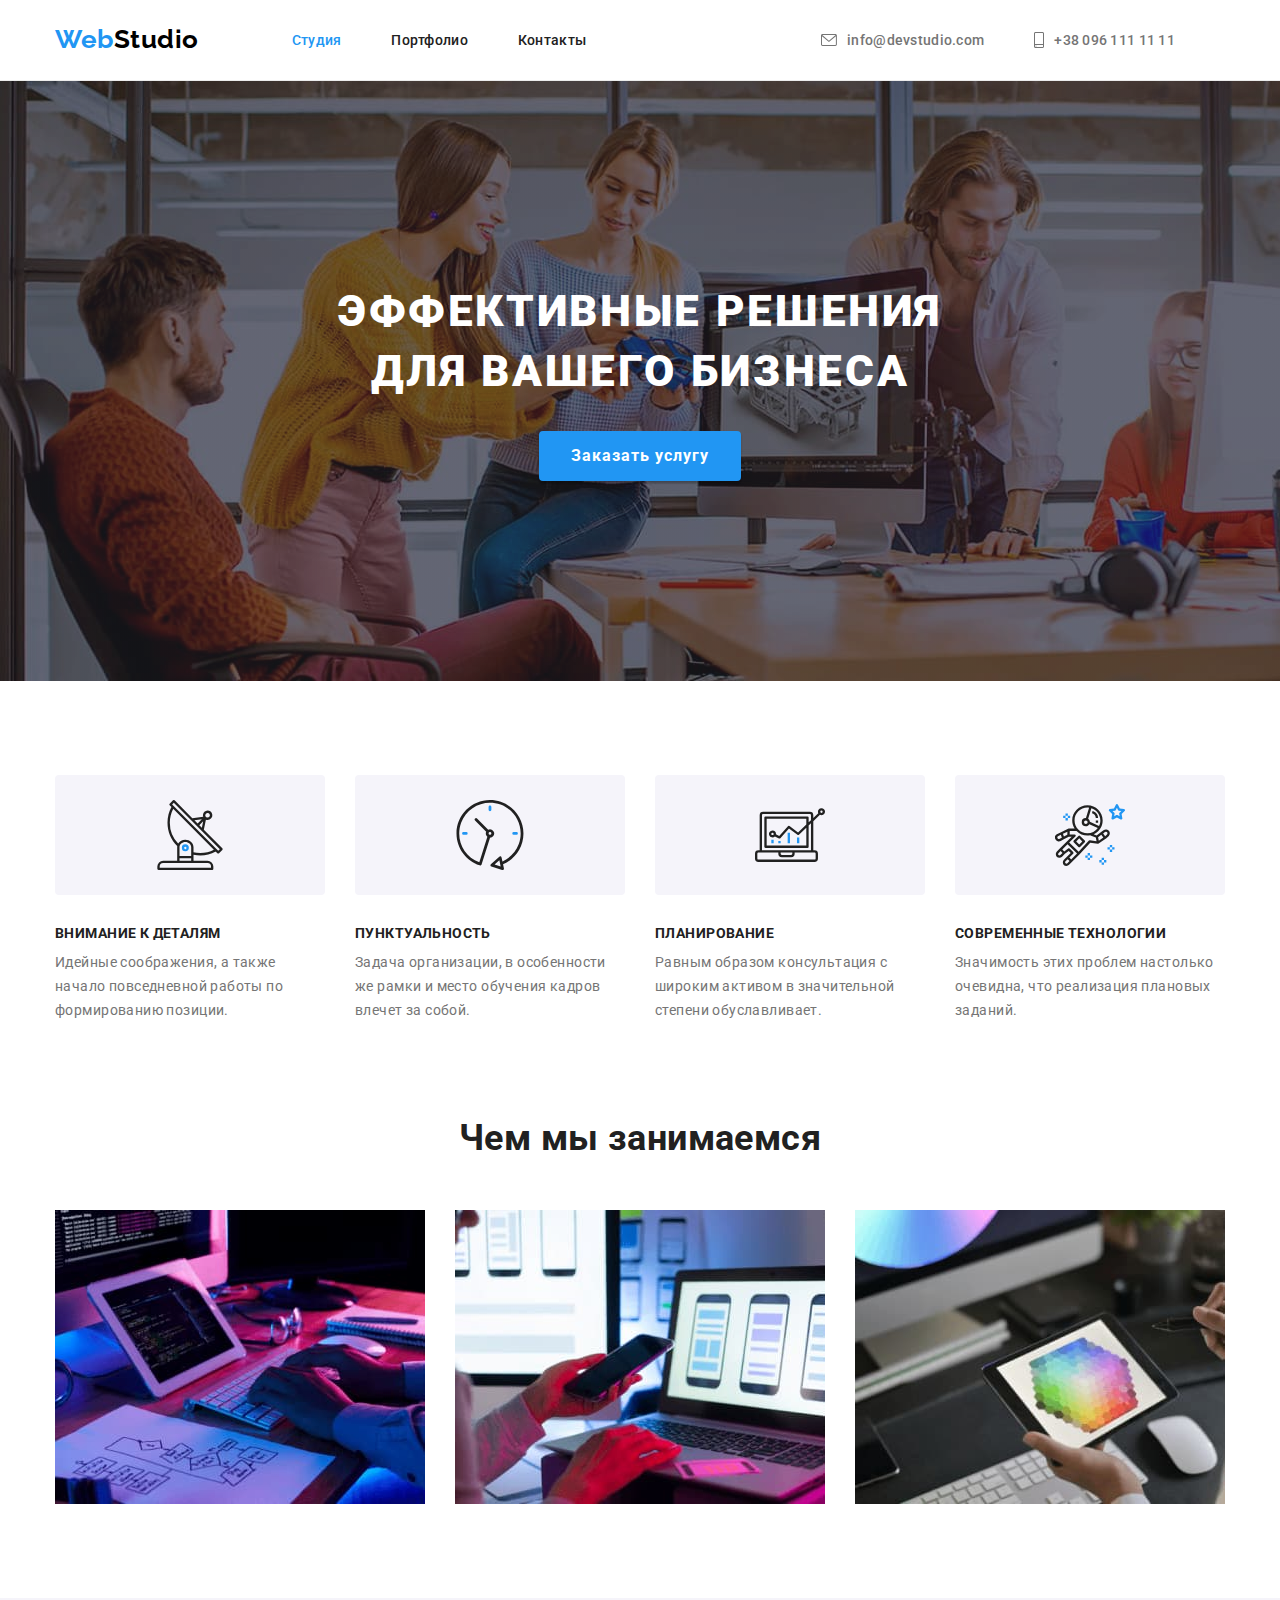
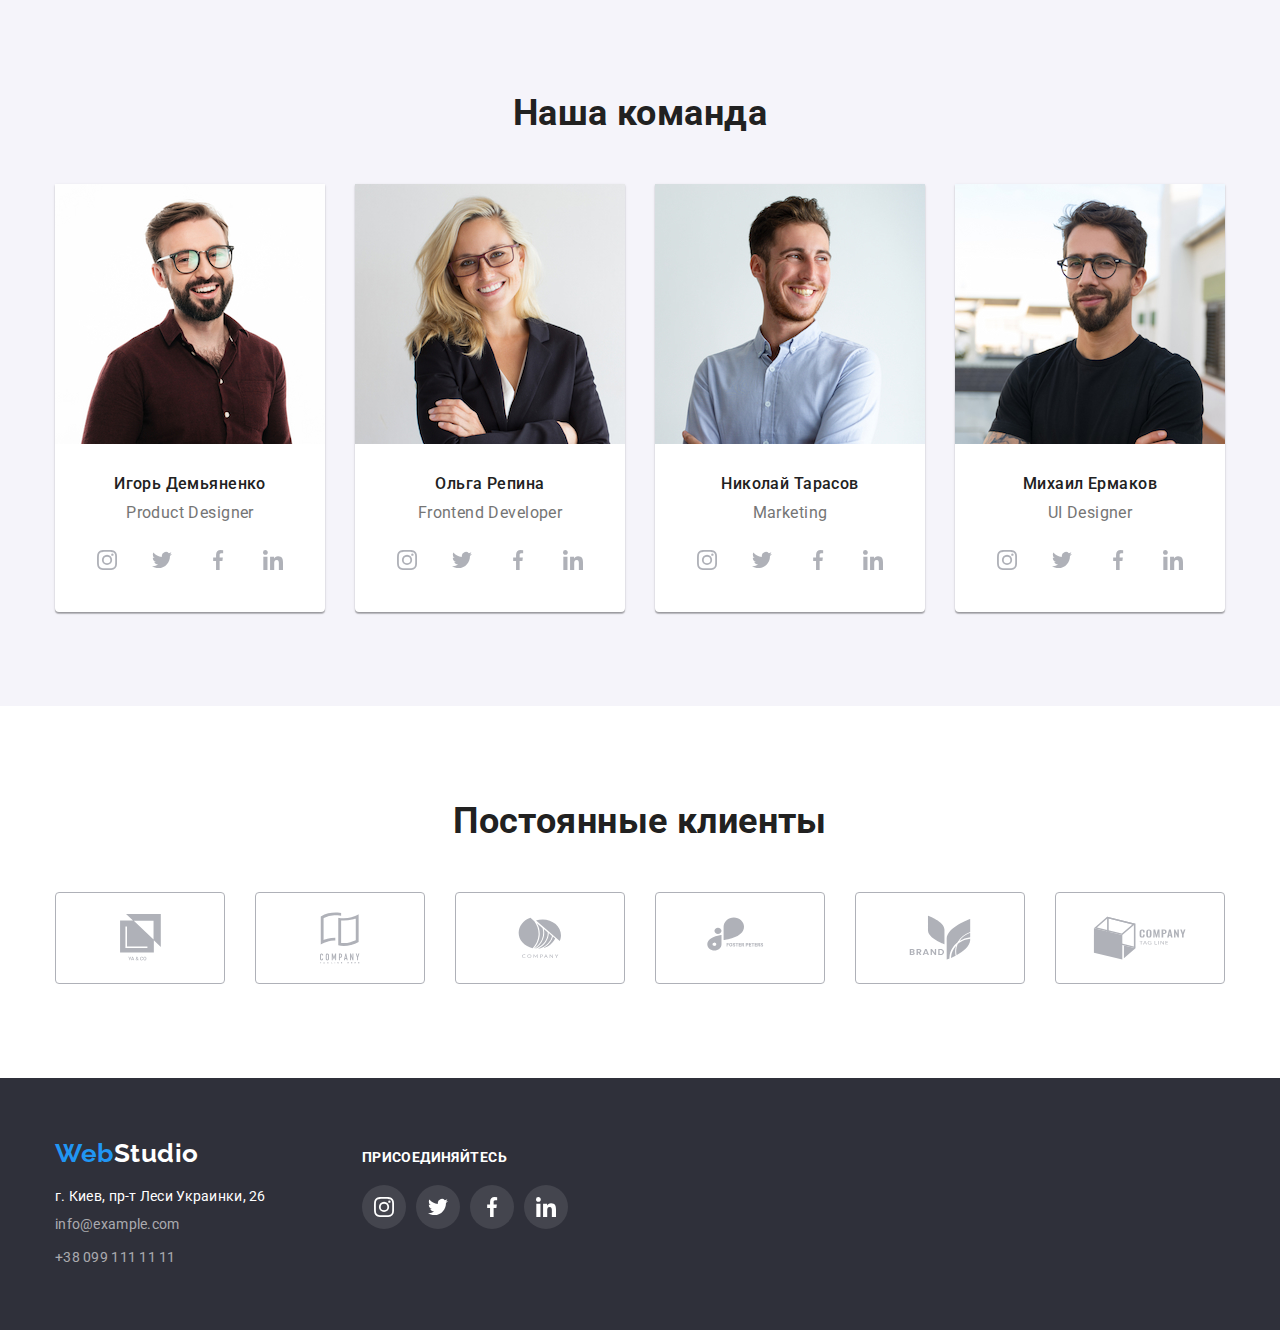
==== commit df26c405: "Исправил замечания ментора" ====
--- a/index.html
+++ b/index.html
@@ -61,7 +61,9 @@
         <div class="container">
           <div class="hero-box">
             <h1 class="title">Эффективные решения для вашего бизнеса</h1>
-            <button class="btn active" type="button">Заказать услугу</button>
+            <button class="btn active order-btn" type="button">
+              Заказать услугу
+            </button>
           </div>
         </div>
       </section>
@@ -143,19 +145,31 @@
           <ul class="list card-list doing-list">
             <li class="item">
               <div class="card-thumb">
-                <img src="./images/box1.jpg" alt="дисплей планшета" />
-              </div>
-            </li>
-
-            <li class="item">
-              <div class="card-thumb">
-                <img src="./images/box2.jpg" alt="включенный ноутбук" />
-              </div>
-            </li>
-
-            <li class="item">
-              <div class="card-thumb">
-                <img src="./images/box3.jpg" alt="планшет в руках женщины" />
+                <img
+                  src="./images/box1.jpg"
+                  alt="дисплей планшета"
+                  width="370"
+                />
+              </div>
+            </li>
+
+            <li class="item">
+              <div class="card-thumb">
+                <img
+                  src="./images/box2.jpg"
+                  alt="включенный ноутбук"
+                  width="370"
+                />
+              </div>
+            </li>
+
+            <li class="item">
+              <div class="card-thumb">
+                <img
+                  src="./images/box3.jpg"
+                  alt="планшет в руках женщины"
+                  width="370"
+                />
               </div>
             </li>
           </ul>
@@ -174,6 +188,7 @@
                 <img
                   src="./images/img1.jpg"
                   alt="мужчина, шатен, с бородой в коричневой рубашке, смеется, в очках."
+                  width="270"
                 />
               </div>
 
@@ -218,6 +233,7 @@
                 <img
                   src="./images/img2.jpg"
                   alt="женщина, блондинка, в деловом костюме, руки скрестила на груди, улыбается, в очках."
+                  width="270"
                 />
               </div>
 
@@ -262,6 +278,7 @@
                 <img
                   src="./images/img3.jpg"
                   alt="мужчина, темно-русый, в светлой рубашке, руки скрестил на гругди, с легкой бородкой, улыбается"
+                  width="270"
                 />
               </div>
 
@@ -306,6 +323,7 @@
                 <img
                   src="./images/img4.jpg"
                   alt="мужчина, брюнет, с бородой, в черной футболке, в очках, руки скрестил на груди, слегка улыбается."
+                  width="270"
                 />
               </div>
 
@@ -354,48 +372,48 @@
           <ul class="list card-list">
             <li class="item client-item">
               <a class="link client-link" href="#">
-                <svg class="icon-client" width="106" height="60">
-                  <use href="./images/icons.svg#icon-group1"></use>
-                </svg>
-              </a>
-            </li>
-
-            <li class="item client-item">
-              <a class="link client-link" href="#">
-                <svg class="icon-client" width="106" height="60">
-                  <use href="./images/icons.svg#icon-group2"></use>
-                </svg>
-              </a>
-            </li>
-
-            <li class="item client-item">
-              <a class="link client-link" href="#">
-                <svg class="icon-client" width="106" height="60">
-                  <use href="./images/icons.svg#icon-group3"></use>
-                </svg>
-              </a>
-            </li>
-
-            <li class="item client-item">
-              <a class="link client-link" href="#">
-                <svg class="icon-client" width="106" height="60">
-                  <use href="./images/icons.svg#icon-group4"></use>
-                </svg>
-              </a>
-            </li>
-
-            <li class="item client-item">
-              <a class="link client-link" href="#">
-                <svg class="icon-client" width="106" height="60">
-                  <use href="./images/icons.svg#icon-group5"></use>
-                </svg>
-              </a>
-            </li>
-
-            <li class="item client-item">
-              <a class="link client-link" href="#">
-                <svg class="icon-client" width="106" height="60">
-                  <use href="./images/icons.svg#icon-group6"></use>
+                <svg class="icon-client" width="41" height="46.7">
+                  <use href="./images/icons.svg#icon-client1"></use>
+                </svg>
+              </a>
+            </li>
+
+            <li class="item client-item">
+              <a class="link client-link" href="#">
+                <svg class="icon-client" width="40" height="52">
+                  <use href="./images/icons.svg#icon-client2"></use>
+                </svg>
+              </a>
+            </li>
+
+            <li class="item client-item">
+              <a class="link client-link" href="#">
+                <svg class="icon-client" width="43.46" height="41.18">
+                  <use href="./images/icons.svg#icon-client3"></use>
+                </svg>
+              </a>
+            </li>
+
+            <li class="item client-item">
+              <a class="link client-link" href="#">
+                <svg class="icon-client" width="84.44" height="40.62">
+                  <use href="./images/icons.svg#icon-client4"></use>
+                </svg>
+              </a>
+            </li>
+
+            <li class="item client-item">
+              <a class="link client-link" href="#">
+                <svg class="icon-client" width="62.54" height="45.43">
+                  <use href="./images/icons.svg#icon-client5"></use>
+                </svg>
+              </a>
+            </li>
+
+            <li class="item client-item">
+              <a class="link client-link" href="#">
+                <svg class="icon-client" width="93.79" height="43.93">
+                  <use href="./images/icons.svg#icon-client6"></use>
                 </svg>
               </a>
             </li>
--- a/css/styles.css
+++ b/css/styles.css
@@ -15,6 +15,7 @@
   --text-muted-color: #757575;
 
   --accent-color: #2196f3;
+  --accent-color-btn-order: #188ce8;
 
   --icon-color: #afb1b8;
 
@@ -86,11 +87,21 @@
   line-height: 1.17;
 }
 
-/* скрытые заголовки сайта */
-/* ! временный костыль */
+/* скрытые элементы сайта */
+.visually-hidden,
 .hidden-title {
-  font-size: 0;
-  line-height: 0;
+  position: absolute;
+  width: 1px;
+  height: 1px;
+  margin: -1px;
+  border: 0;
+  padding: 0;
+  outline: 0;
+  outline-offset: 0;
+  white-space: nowrap;
+  clip-path: inset(100%);
+  clip: rect(0 0 0 0);
+  overflow: hidden;
 }
 
 /* общий стиль для параграфов */
@@ -111,19 +122,16 @@
 .card-list {
   display: flex;
   flex-wrap: wrap;
-  margin-right: calc(-1 * var(--gap));
-  margin-bottom: calc(-1 * var(--gap));
 }
 
 /* интервал между элементами в сетке */
-.card-list > .item {
+.card-list > .item:not(:last-child) {
   margin-right: var(--gap);
-  margin-bottom: var(--gap);
 }
 
 /* убрал нижний зазор во всех сприсках с картинками */
 .card-thumb > img {
-  min-width: 100%;
+  max-width: 100%;
   display: block;
 }
 
@@ -132,21 +140,22 @@
 .social-link {
   width: 44px;
   height: 44px;
-  padding: 12px;
-  display: flex;
-  align-items: baseline;
+  display: flex;
+  justify-content: center;
+  align-items: center;
   border-radius: 50%;
 }
 
 /* общий контейнер для всех разделов и секций */
 .container {
+  width: var(--max-width-container);
   padding: 0 15px;
+  margin: 0 auto;
 }
 
 /* секции */
 .section {
-  max-width: var(--max-width-site);
-  padding: 94px 200px;
+  padding: 94px 0;
   margin: 0 auto;
 }
 
@@ -233,6 +242,7 @@
 
 .footer-box {
   display: flex;
+  align-items: baseline;
   color: var(--text-light-color);
 }
 
@@ -321,6 +331,7 @@
 /* index.html */
 /* герой */
 .hero-section {
+  max-width: var(--max-width-site);
   padding-top: 200px;
   padding-bottom: 200px;
   background-color: var(--background-secondary-color);
@@ -352,26 +363,35 @@
 }
 
 /* кнопка перехода к заказу в секции hero */
-.hero-box .btn {
+.order-btn {
   padding: 10px 32px;
   flex-wrap: nowrap;
   font-weight: var(--font-weight-bold);
   font-size: 16px;
   line-height: 1.875;
   letter-spacing: 0.06em;
+  box-shadow: 0px 4px 4px rgba(0, 0, 0, 0.15);
+}
+
+.order-btn:hover,
+.order-btn:focus {
+  outline: auto;
+  outline-color: var(--accent-color-btn-order);
+  background: var(--accent-color-btn-order);
 }
 
 /* сетка особенностей */
 .features-list > .item {
-  flex-basis: calc((100% - 4 * var(--gap)) / 4);
+  flex-basis: calc((100% - 3 * var(--gap)) / 4);
 }
 
 /* декорация над элементом особенностей */
 .features-icon-box {
-  min-width: 270px;
-  padding: 25px 0;
+  width: 270px;
+  height: 120px;
   display: flex;
   justify-content: center;
+  align-items: center;
   margin-bottom: var(--gap);
   border-radius: var(--border-radius);
   background-color: var(--backgrount-third-color);
@@ -393,16 +413,15 @@
   color: var(--text-muted-color);
 }
 
+/* секция Чем мы занимаемся */
+.doing-box {
+  padding-top: 0;
+}
+
 /* фото примеров */
 .doing-list {
   display: flex;
   flex-wrap: wrap;
-}
-
-.doing-list > .item {
-  flex-basis: calc((100% - 3 * var(--gap)) / 3);
-  margin-right: var(--gap);
-  margin-bottom: var(--gap);
 }
 
 /* Секция наша команда */
@@ -412,7 +431,6 @@
 
 /* карточка сотрудника команды */
 .team-card {
-  flex-basis: calc((100% - 4 * var(--gap)) / 4);
   background-color: var(--background-prime-color);
   box-shadow: var(--card-team-shawow);
   border-bottom-left-radius: var(--border-radius);
@@ -467,9 +485,11 @@
 
 /* ссылка на клиента */
 .client-link {
-  padding: 16px 30px;
+  width: 170px;
+  height: 92px;
   display: flex;
   justify-content: center;
+  align-items: center;
   color: var(--icon-color);
   border-radius: var(--border-radius);
   border: 1px solid var(--icon-color);
@@ -477,6 +497,7 @@
 
 /* иконка логотипа клиента */
 .icon-client {
+  max-width: 100%;
   fill: currentColor;
 }
 
@@ -509,11 +530,15 @@
 
 /* список проектов*/
 .project-list {
+  margin-right: calc(-1 * var(--gap));
+  margin-bottom: calc(-1 * var(--gap));
   background-color: var(--background-prime-color);
 }
 
 /* сетка с карточками проектов */
 .project-card {
+  margin-right: var(--gap);
+  margin-bottom: var(--gap);
   flex-basis: calc((100% - 3 * var(--gap)) / 3);
 }
 
